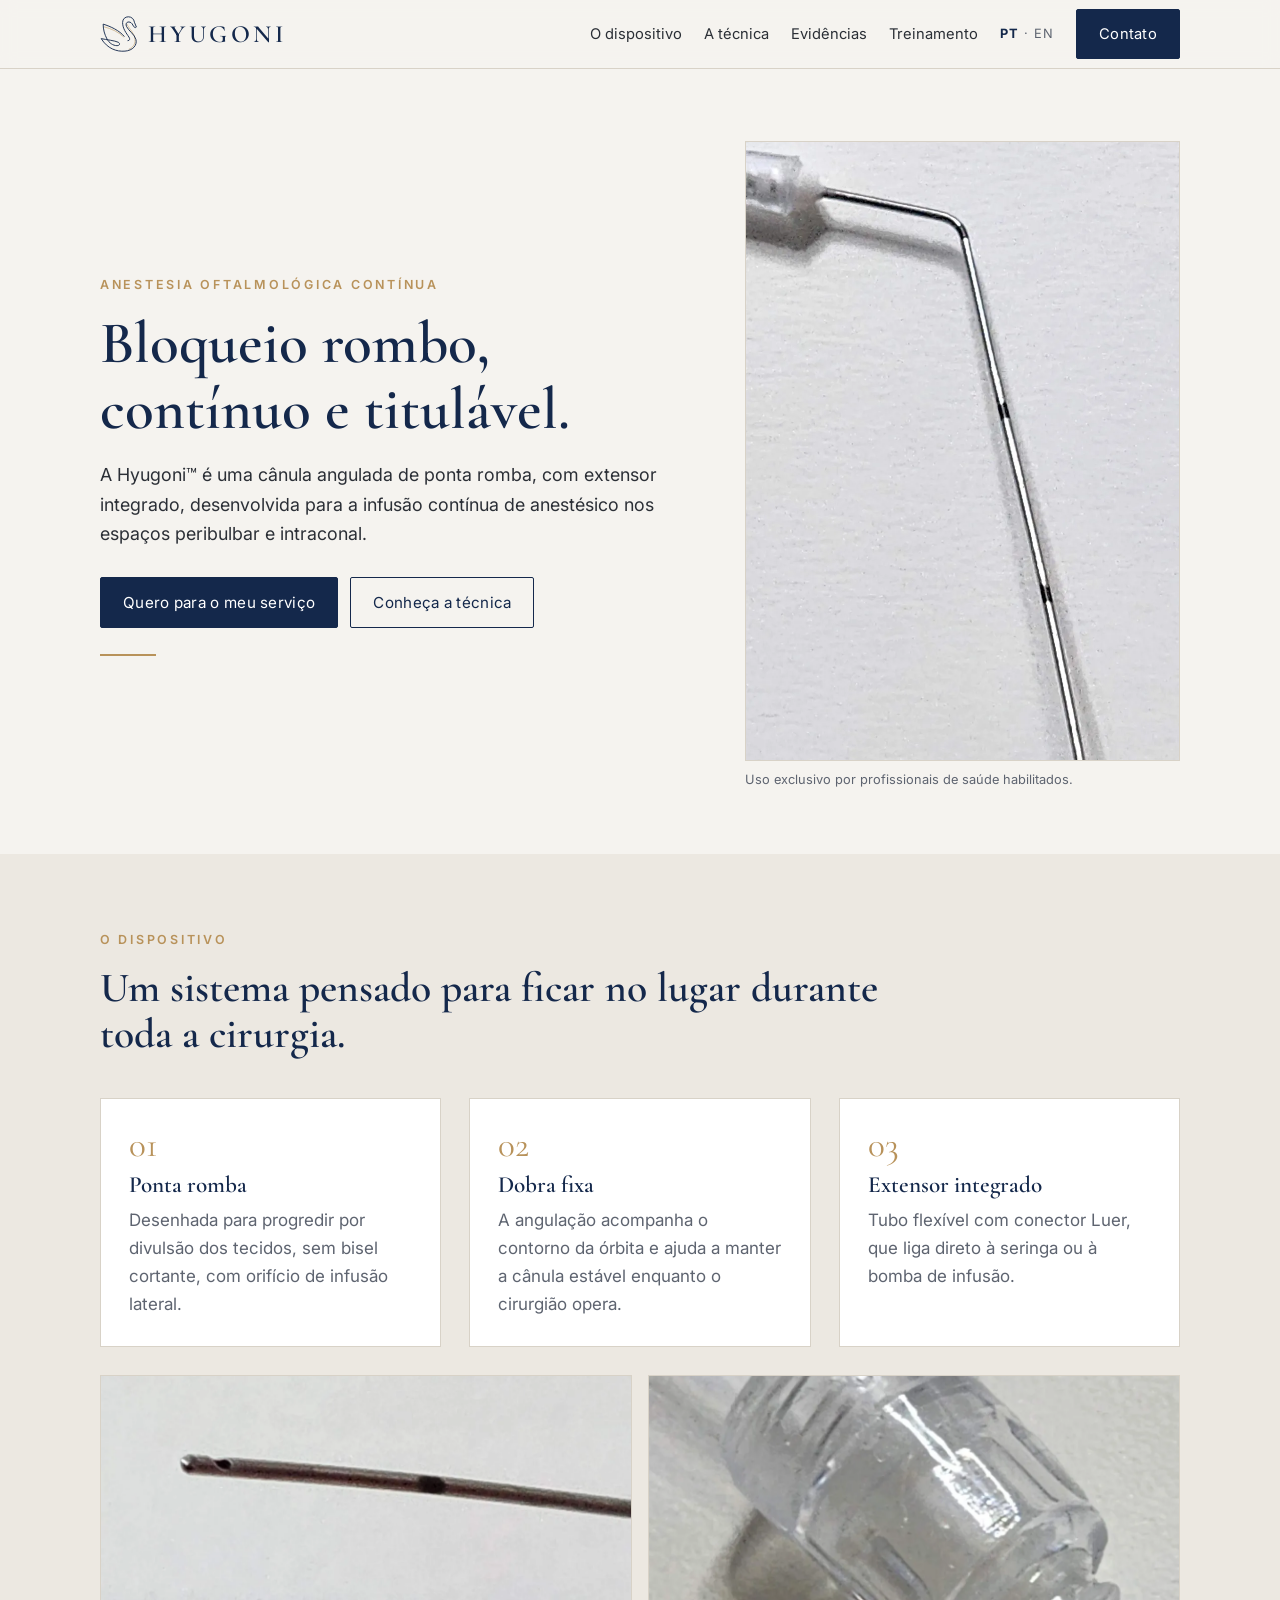
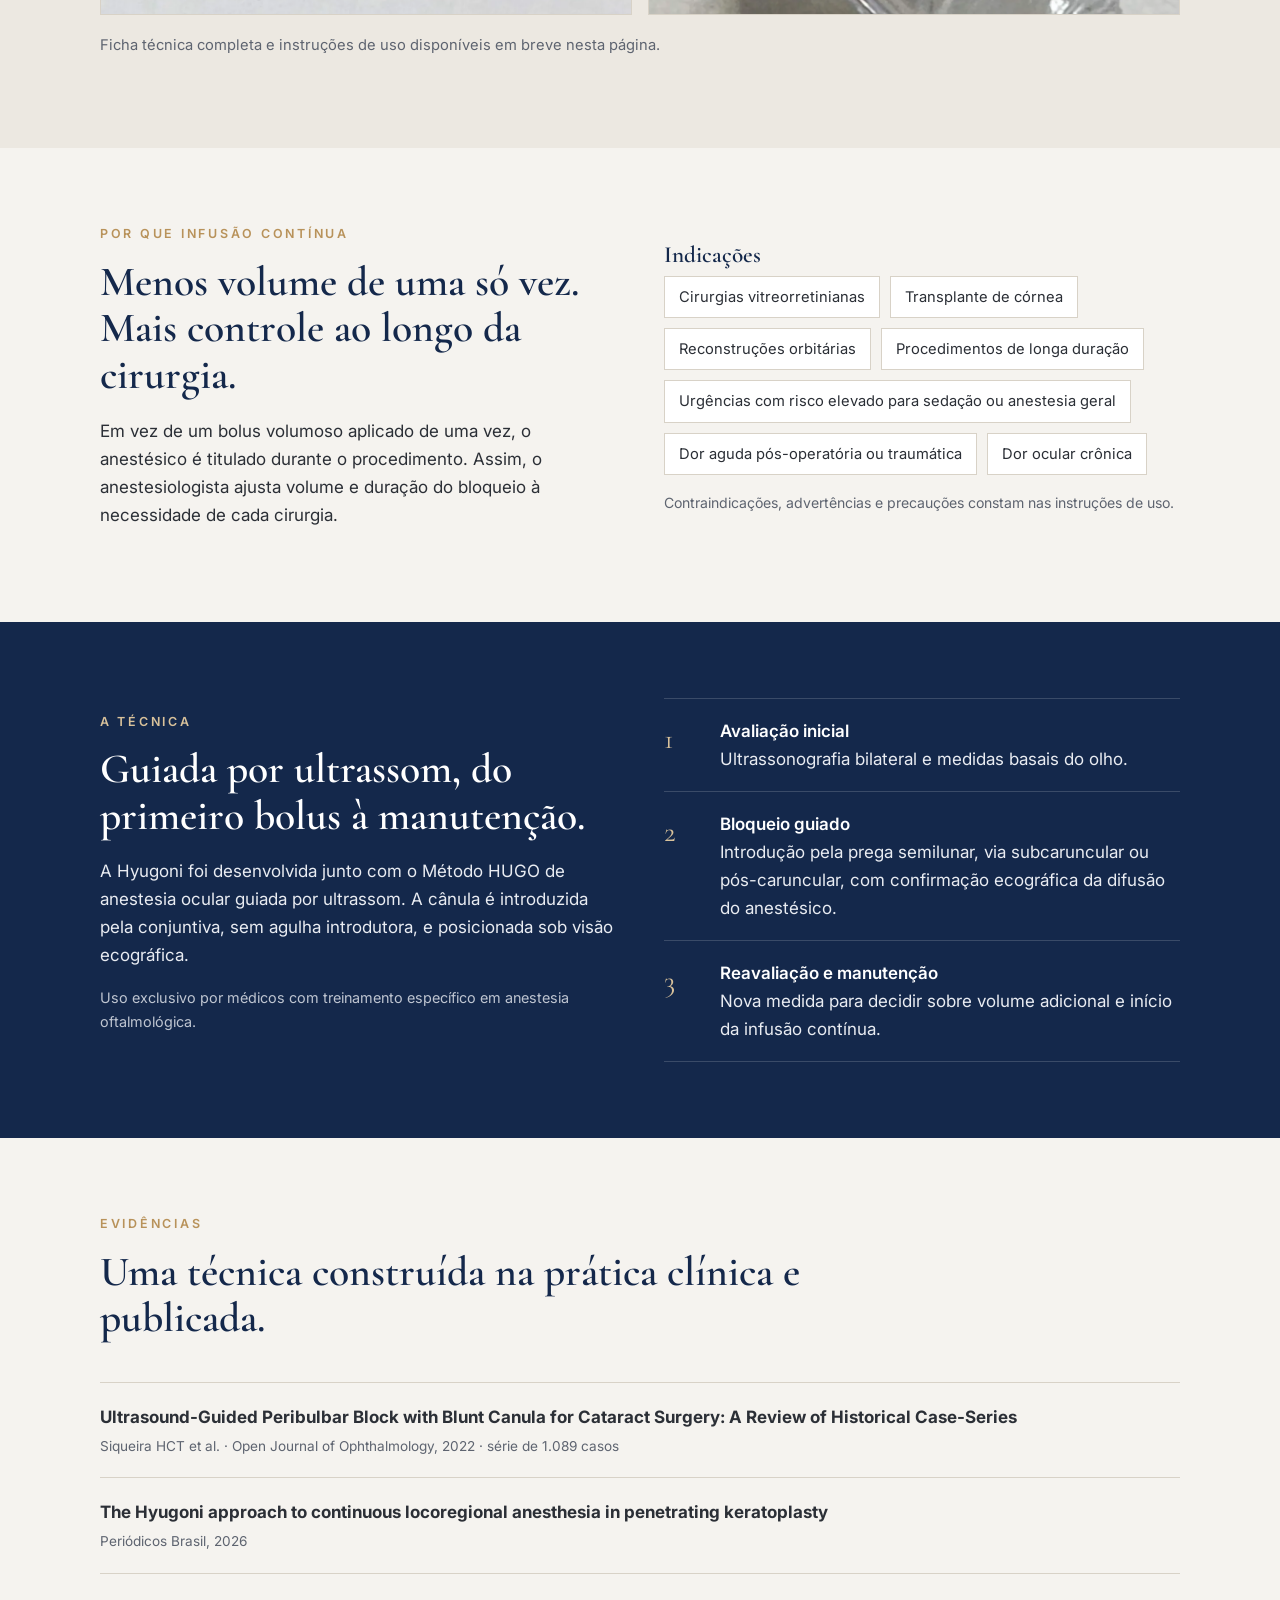
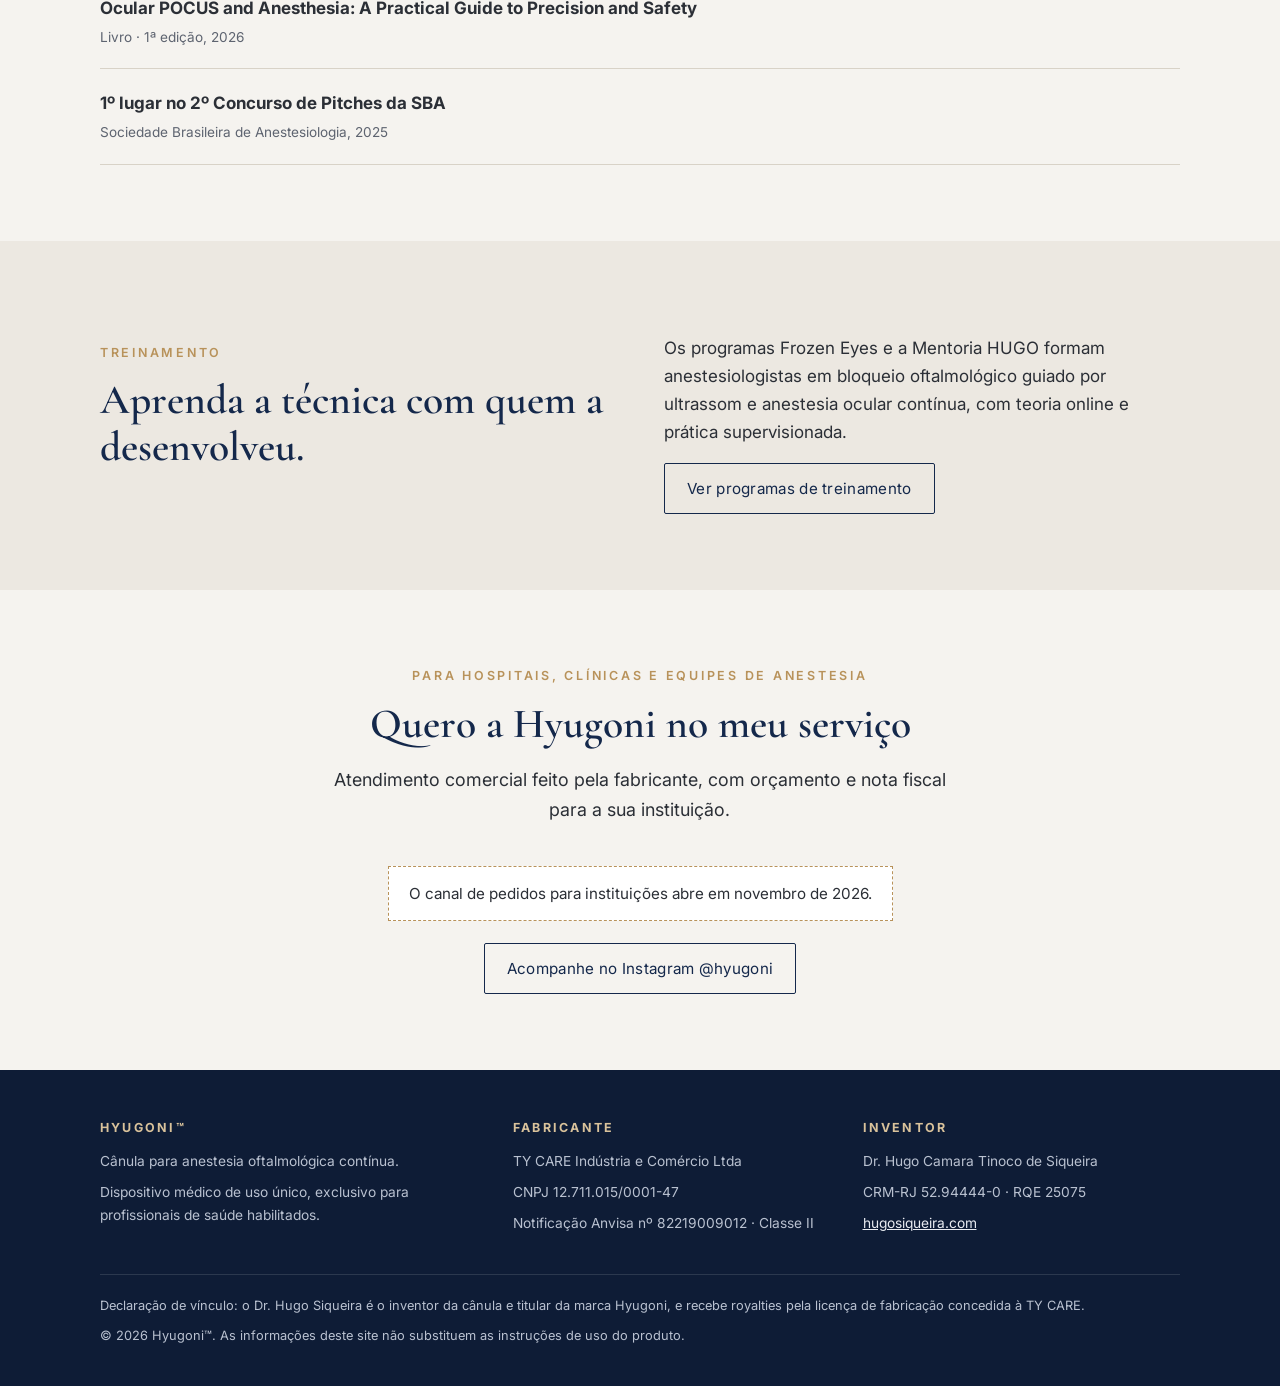
==== index.html @ e4aa990a "Site Hyugoni v1: página inicial, logo em vetor, fotos e configuração do domínio" ====
<!doctype html>
<html lang="pt-BR">
<head>
  <meta charset="utf-8">
  <meta name="viewport" content="width=device-width, initial-scale=1">
  <title>Hyugoni™ | Cânula para anestesia oftalmológica contínua</title>
  <meta name="description" content="Hyugoni™: cânula angulada de ponta romba com extensor integrado, para infusão contínua de anestésico nos espaços peribulbar e intraconal. Uso profissional.">
  <link rel="canonical" href="https://hyugoni.com/">
  <link rel="alternate" hreflang="pt-BR" href="https://hyugoni.com/">
  <link rel="icon" href="/assets/img/favicon.svg" type="image/svg+xml">
  <meta property="og:type" content="website">
  <meta property="og:title" content="Hyugoni™ | Anestesia oftalmológica contínua">
  <meta property="og:description" content="Cânula angulada de ponta romba com extensor integrado, para infusão contínua nos espaços peribulbar e intraconal.">
  <meta property="og:url" content="https://hyugoni.com/">
  <meta property="og:image" content="https://hyugoni.com/assets/img/ponta-romba.webp">
  <meta property="og:locale" content="pt_BR">
  <link rel="preconnect" href="https://fonts.googleapis.com">
  <link rel="preconnect" href="https://fonts.gstatic.com" crossorigin>
  <link href="https://fonts.googleapis.com/css2?family=Cormorant+Garamond:wght@500;600&family=Inter:wght@400;500;600&display=swap" rel="stylesheet">
  <link rel="stylesheet" href="/assets/css/style.css">
  <script type="application/ld+json">
  {
    "@context": "https://schema.org",
    "@type": "Product",
    "name": "Cânula Hyugoni",
    "brand": { "@type": "Brand", "name": "Hyugoni" },
    "description": "Cânula angulada de ponta romba com extensor integrado, para infusão contínua de anestésico nos espaços peribulbar e intraconal. Dispositivo médico de uso profissional.",
    "category": "Dispositivo médico - anestesia oftalmológica",
    "image": "https://hyugoni.com/assets/img/ponta-romba.webp",
    "manufacturer": {
      "@type": "Organization",
      "name": "TY CARE Indústria e Comércio Ltda",
      "taxID": "12.711.015/0001-47"
    },
    "additionalProperty": [
      { "@type": "PropertyValue", "name": "Notificação Anvisa", "value": "82219009012" },
      { "@type": "PropertyValue", "name": "Classe de risco", "value": "II" }
    ],
    "url": "https://hyugoni.com/"
  }
  </script>
</head>
<body>

<header class="site-header">
  <div class="wrap">
    <a class="brand" href="/" aria-label="Hyugoni, página inicial">
      <img src="/assets/img/hyugoni-cisne.svg" alt="" width="38" height="38">
      <span>HYUGONI</span>
    </a>
    <nav class="nav" aria-label="Principal">
      <a href="#dispositivo">O dispositivo</a>
      <a href="#tecnica">A técnica</a>
      <a href="#evidencias">Evidências</a>
      <a href="#treinamento">Treinamento</a>
      <span class="lang" title="Versão em inglês em breve"><strong>PT</strong> · EN</span>
      <a class="btn" href="#contato">Contato</a>
    </nav>
  </div>
</header>

<main>

  <section class="hero" aria-labelledby="titulo">
    <div class="wrap">
      <div>
        <p class="eyebrow">Anestesia oftalmológica contínua</p>
        <h1 id="titulo">Bloqueio rombo, contínuo e titulável.</h1>
        <p class="lead">A Hyugoni™ é uma cânula angulada de ponta romba, com extensor integrado, desenvolvida para a infusão contínua de anestésico nos espaços peribulbar e intraconal.</p>
        <div class="actions">
          <a class="btn" href="#contato">Quero para o meu serviço</a>
          <a class="btn ghost" href="#tecnica">Conheça a técnica</a>
        </div>
        <div class="rule"></div>
      </div>
      <figure class="hero-figure">
        <img src="/assets/img/hero-hyugoni.webp" alt="Cânula Hyugoni em aço cirúrgico, com dobra fixa, marcas de profundidade e extensor transparente" width="864" height="1400">
        <figcaption>Uso exclusivo por profissionais de saúde habilitados.</figcaption>
      </figure>
    </div>
  </section>

  <section id="dispositivo" class="alt" aria-labelledby="t-dispositivo">
    <div class="wrap">
      <div class="section-head">
        <p class="eyebrow">O dispositivo</p>
        <h2 id="t-dispositivo">Um sistema pensado para ficar no lugar durante toda a cirurgia.</h2>
      </div>
      <div class="grid-3">
        <div class="card">
          <span class="num">01</span>
          <h3>Ponta romba</h3>
          <p>Desenhada para progredir por divulsão dos tecidos, sem bisel cortante, com orifício de infusão lateral.</p>
        </div>
        <div class="card">
          <span class="num">02</span>
          <h3>Dobra fixa</h3>
          <p>A angulação acompanha o contorno da órbita e ajuda a manter a cânula estável enquanto o cirurgião opera.</p>
        </div>
        <div class="card">
          <span class="num">03</span>
          <h3>Extensor integrado</h3>
          <p>Tubo flexível com conector Luer, que liga direto à seringa ou à bomba de infusão.</p>
        </div>
      </div>
      <div class="gallery" style="margin-top:28px">
        <img src="/assets/img/ponta-romba.webp" alt="Detalhe da ponta romba com orifício lateral e marca de profundidade" loading="lazy">
        <img src="/assets/img/conector-luer.webp" alt="Conector Luer transparente na extremidade do extensor" loading="lazy">
      </div>
      <p style="margin-top:18px; color:var(--muted); font-size:.92rem">Ficha técnica completa e instruções de uso disponíveis em breve nesta página.</p>
    </div>
  </section>

  <section aria-labelledby="t-continua">
    <div class="wrap grid-2">
      <div>
        <p class="eyebrow">Por que infusão contínua</p>
        <h2 id="t-continua">Menos volume de uma só vez. Mais controle ao longo da cirurgia.</h2>
        <p>Em vez de um bolus volumoso aplicado de uma vez, o anestésico é titulado durante o procedimento. Assim, o anestesiologista ajusta volume e duração do bloqueio à necessidade de cada cirurgia.</p>
      </div>
      <div>
        <h3>Indicações</h3>
        <ul class="tags">
          <li>Cirurgias vitreorretinianas</li>
          <li>Transplante de córnea</li>
          <li>Reconstruções orbitárias</li>
          <li>Procedimentos de longa duração</li>
          <li>Urgências com risco elevado para sedação ou anestesia geral</li>
          <li>Dor aguda pós-operatória ou traumática</li>
          <li>Dor ocular crônica</li>
        </ul>
        <p style="font-size:.88rem; color:var(--muted); margin-top:16px">Contraindicações, advertências e precauções constam nas instruções de uso.</p>
      </div>
    </div>
  </section>

  <section id="tecnica" class="dark" aria-labelledby="t-tecnica">
    <div class="wrap grid-2">
      <div>
        <p class="eyebrow">A técnica</p>
        <h2 id="t-tecnica">Guiada por ultrassom, do primeiro bolus à manutenção.</h2>
        <p>A Hyugoni foi desenvolvida junto com o Método HUGO de anestesia ocular guiada por ultrassom. A cânula é introduzida pela conjuntiva, sem agulha introdutora, e posicionada sob visão ecográfica.</p>
        <p style="font-size:.9rem; opacity:.8">Uso exclusivo por médicos com treinamento específico em anestesia oftalmológica.</p>
      </div>
      <ol class="steps">
        <li><strong>Avaliação inicial</strong>Ultrassonografia bilateral e medidas basais do olho.</li>
        <li><strong>Bloqueio guiado</strong>Introdução pela prega semilunar, via subcaruncular ou pós-caruncular, com confirmação ecográfica da difusão do anestésico.</li>
        <li><strong>Reavaliação e manutenção</strong>Nova medida para decidir sobre volume adicional e início da infusão contínua.</li>
      </ol>
    </div>
  </section>

  <section id="evidencias" aria-labelledby="t-evidencias">
    <div class="wrap">
      <div class="section-head">
        <p class="eyebrow">Evidências</p>
        <h2 id="t-evidencias">Uma técnica construída na prática clínica e publicada.</h2>
      </div>
      <ul class="pubs">
        <li>
          <strong>Ultrasound-Guided Peribulbar Block with Blunt Canula for Cataract Surgery: A Review of Historical Case-Series</strong>
          <span class="meta">Siqueira HCT et al. · Open Journal of Ophthalmology, 2022 · série de 1.089 casos</span>
        </li>
        <li>
          <strong>The Hyugoni approach to continuous locoregional anesthesia in penetrating keratoplasty</strong>
          <span class="meta">Periódicos Brasil, 2026</span>
        </li>
        <li>
          <strong>Ocular POCUS and Anesthesia: A Practical Guide to Precision and Safety</strong>
          <span class="meta">Livro · 1ª edição, 2026</span>
        </li>
        <li>
          <strong>1º lugar no 2º Concurso de Pitches da SBA</strong>
          <span class="meta">Sociedade Brasileira de Anestesiologia, 2025</span>
        </li>
      </ul>
    </div>
  </section>

  <section id="treinamento" class="alt" aria-labelledby="t-treinamento">
    <div class="wrap grid-2">
      <div>
        <p class="eyebrow">Treinamento</p>
        <h2 id="t-treinamento">Aprenda a técnica com quem a desenvolveu.</h2>
      </div>
      <div>
        <p>Os programas Frozen Eyes e a Mentoria HUGO formam anestesiologistas em bloqueio oftalmológico guiado por ultrassom e anestesia ocular contínua, com teoria online e prática supervisionada.</p>
        <a class="btn ghost" href="https://hugosiqueira.com" rel="noopener">Ver programas de treinamento</a>
      </div>
    </div>
  </section>

  <section id="contato" class="cta" aria-labelledby="t-contato">
    <div class="wrap">
      <p class="eyebrow">Para hospitais, clínicas e equipes de anestesia</p>
      <h2 id="t-contato">Quero a Hyugoni no meu serviço</h2>
      <p class="lead">Atendimento comercial feito pela fabricante, com orçamento e nota fiscal para a sua instituição.</p>
      <p class="notice">O canal de pedidos para instituições abre em novembro de 2026.</p>
      <div>
        <a class="btn ghost" href="https://www.instagram.com/hyugoni" rel="noopener">Acompanhe no Instagram @hyugoni</a>
      </div>
    </div>
  </section>

</main>

<footer class="site-footer">
  <div class="wrap">
    <div class="cols">
      <div>
        <h4>Hyugoni™</h4>
        <p>Cânula para anestesia oftalmológica contínua.</p>
        <p>Dispositivo médico de uso único, exclusivo para profissionais de saúde habilitados.</p>
      </div>
      <div>
        <h4>Fabricante</h4>
        <p>TY CARE Indústria e Comércio Ltda</p>
        <p>CNPJ 12.711.015/0001-47</p>
        <p>Notificação Anvisa nº 82219009012 · Classe II</p>
      </div>
      <div>
        <h4>Inventor</h4>
        <p>Dr. Hugo Camara Tinoco de Siqueira</p>
        <p>CRM-RJ 52.94444-0 · RQE 25075</p>
        <p><a href="https://hugosiqueira.com" rel="noopener">hugosiqueira.com</a></p>
      </div>
    </div>
    <div class="legal">
      <p>Declaração de vínculo: o Dr. Hugo Siqueira é o inventor da cânula e titular da marca Hyugoni, e recebe royalties pela licença de fabricação concedida à TY CARE.</p>
      <p>© 2026 Hyugoni™. As informações deste site não substituem as instruções de uso do produto.</p>
    </div>
  </div>
</footer>

</body>
</html>
---- assets/css/style.css ----
:root {
  --navy: #14284B;
  --navy-deep: #0E1C36;
  --gold: #B8925A;
  --gold-soft: #D9C29B;
  --paper: #F5F3EF;
  --paper-2: #ECE8E1;
  --ink: #2B2F36;
  --muted: #5E6470;
  --line: #D8D2C7;
  --serif: "Cormorant Garamond", Georgia, "Times New Roman", serif;
  --sans: "Inter", system-ui, -apple-system, "Segoe UI", Roboto, sans-serif;
  --max: 1120px;
}

* { box-sizing: border-box; }
html { scroll-behavior: smooth; }
body {
  margin: 0;
  background: var(--paper);
  color: var(--ink);
  font-family: var(--sans);
  font-size: 17px;
  line-height: 1.65;
  -webkit-font-smoothing: antialiased;
}
img { max-width: 100%; display: block; }
a { color: var(--navy); }
a:hover { color: var(--gold); }

.wrap { max-width: var(--max); margin: 0 auto; padding: 0 20px; }

/* Header */
.site-header {
  position: sticky; top: 0; z-index: 10;
  background: rgba(245, 243, 239, 0.92);
  backdrop-filter: blur(8px);
  border-bottom: 1px solid var(--line);
}
.site-header .wrap { display: flex; align-items: center; justify-content: space-between; height: 68px; }
.brand { display: flex; align-items: center; gap: 10px; text-decoration: none; color: var(--navy); }
.brand img { width: 38px; height: 38px; }
.brand span { font-family: var(--serif); font-weight: 600; font-size: 1.55rem; letter-spacing: 0.14em; }
.nav { display: flex; gap: 22px; align-items: center; }
.nav a { text-decoration: none; font-size: 0.92rem; color: var(--ink); }
.nav a:hover { color: var(--gold); }
.nav .btn { color: #fff; }
.lang { font-size: 0.8rem; letter-spacing: 0.08em; color: var(--muted); }
.lang strong { color: var(--navy); }

/* Buttons */
.btn {
  display: inline-block; padding: 12px 22px; border-radius: 2px;
  background: var(--navy); color: #fff; text-decoration: none;
  font-size: 0.95rem; letter-spacing: 0.02em; border: 1px solid var(--navy);
  transition: background .2s, color .2s;
}
.btn:hover { background: var(--navy-deep); color: #fff; }
.btn.ghost { background: transparent; color: var(--navy); }
.btn.ghost:hover { background: var(--navy); color: #fff; }

/* Hero */
.hero { padding: 72px 0 64px; }
.hero .wrap { display: grid; grid-template-columns: 1.15fr 0.85fr; gap: 56px; align-items: center; }
.eyebrow {
  font-size: 0.78rem; letter-spacing: 0.22em; text-transform: uppercase;
  color: var(--gold); margin: 0 0 14px; font-weight: 600;
}
h1, h2, h3 { font-family: var(--serif); color: var(--navy); font-weight: 600; line-height: 1.12; margin: 0 0 18px; }
h1 { font-size: clamp(2.4rem, 5vw, 3.7rem); }
h2 { font-size: clamp(1.9rem, 3.4vw, 2.6rem); }
h3 { font-size: 1.45rem; margin-bottom: 8px; }
.lead { font-size: 1.12rem; color: var(--ink); max-width: 36em; }
.hero .actions { display: flex; gap: 12px; flex-wrap: wrap; margin-top: 28px; }
.hero-figure { position: relative; margin: 0; }
.hero-figure img { width: 100%; max-height: 620px; object-fit: cover; object-position: top; border: 1px solid var(--line); }
.hero-figure figcaption { font-size: 0.8rem; color: var(--muted); margin-top: 8px; }
.rule { width: 56px; height: 2px; background: var(--gold); margin: 26px 0 0; }

/* Sections */
section { padding: 76px 0; }
section.alt { background: var(--paper-2); }
section.dark { background: var(--navy); color: #E9ECF2; }
section.dark h2, section.dark h3 { color: #fff; }
section.dark .eyebrow { color: var(--gold-soft); }
.section-head { max-width: 46em; margin-bottom: 40px; }

.grid-3 { display: grid; grid-template-columns: repeat(3, 1fr); gap: 28px; }
.grid-2 { display: grid; grid-template-columns: 1fr 1fr; gap: 48px; align-items: center; }
.card { background: #fff; border: 1px solid var(--line); padding: 28px; }
.card p { margin: 0; color: var(--muted); }
.num { font-family: var(--serif); font-size: 2.2rem; color: var(--gold); line-height: 1; margin-bottom: 10px; display: block; }

.steps { list-style: none; padding: 0; margin: 0; counter-reset: s; }
.steps li { counter-increment: s; padding: 18px 0 18px 56px; position: relative; border-top: 1px solid rgba(255,255,255,.16); }
.steps li:last-child { border-bottom: 1px solid rgba(255,255,255,.16); }
.steps li::before {
  content: counter(s); position: absolute; left: 0; top: 16px;
  font-family: var(--serif); font-size: 1.8rem; color: var(--gold-soft);
}
.steps strong { color: #fff; display: block; font-weight: 600; }

.tags { display: flex; flex-wrap: wrap; gap: 10px; padding: 0; margin: 0; list-style: none; }
.tags li { border: 1px solid var(--line); background: #fff; padding: 8px 14px; font-size: 0.92rem; }

.pubs { list-style: none; padding: 0; margin: 0; }
.pubs li { padding: 20px 0; border-top: 1px solid var(--line); }
.pubs li:last-child { border-bottom: 1px solid var(--line); }
.pubs .meta { font-size: 0.85rem; color: var(--muted); display: block; margin-top: 4px; }

.gallery { display: grid; grid-template-columns: 1fr 1fr; gap: 16px; }
.gallery img { width: 100%; height: 240px; object-fit: cover; border: 1px solid var(--line); }

.cta { text-align: center; }
.cta .lead { margin: 0 auto 26px; }
.notice {
  display: inline-block; border: 1px dashed var(--gold); padding: 14px 20px;
  font-size: 0.95rem; color: var(--ink); background: #fff; margin-bottom: 22px;
}

/* Footer */
.site-footer { background: var(--navy-deep); color: #B9C1D0; font-size: 0.86rem; padding: 48px 0 32px; }
.site-footer a { color: #E9ECF2; }
.site-footer .cols { display: grid; grid-template-columns: 1.2fr 1fr 1fr; gap: 32px; }
.site-footer h4 { font-family: var(--sans); font-size: 0.78rem; letter-spacing: 0.18em; text-transform: uppercase; color: var(--gold-soft); margin: 0 0 12px; }
.site-footer p { margin: 0 0 8px; }
.site-footer .legal { border-top: 1px solid rgba(255,255,255,.12); margin-top: 32px; padding-top: 20px; font-size: 0.8rem; }

/* Responsive */
@media (max-width: 880px) {
  .hero .wrap, .grid-2 { grid-template-columns: 1fr; gap: 32px; }
  .grid-3 { grid-template-columns: 1fr; }
  .site-footer .cols { grid-template-columns: 1fr; }
  .nav a:not(.btn), .lang { display: none; }
  .hero { padding: 44px 0; }
  section { padding: 56px 0; }
  .hero-figure img { max-height: none; }
  .gallery img { height: 180px; }
}
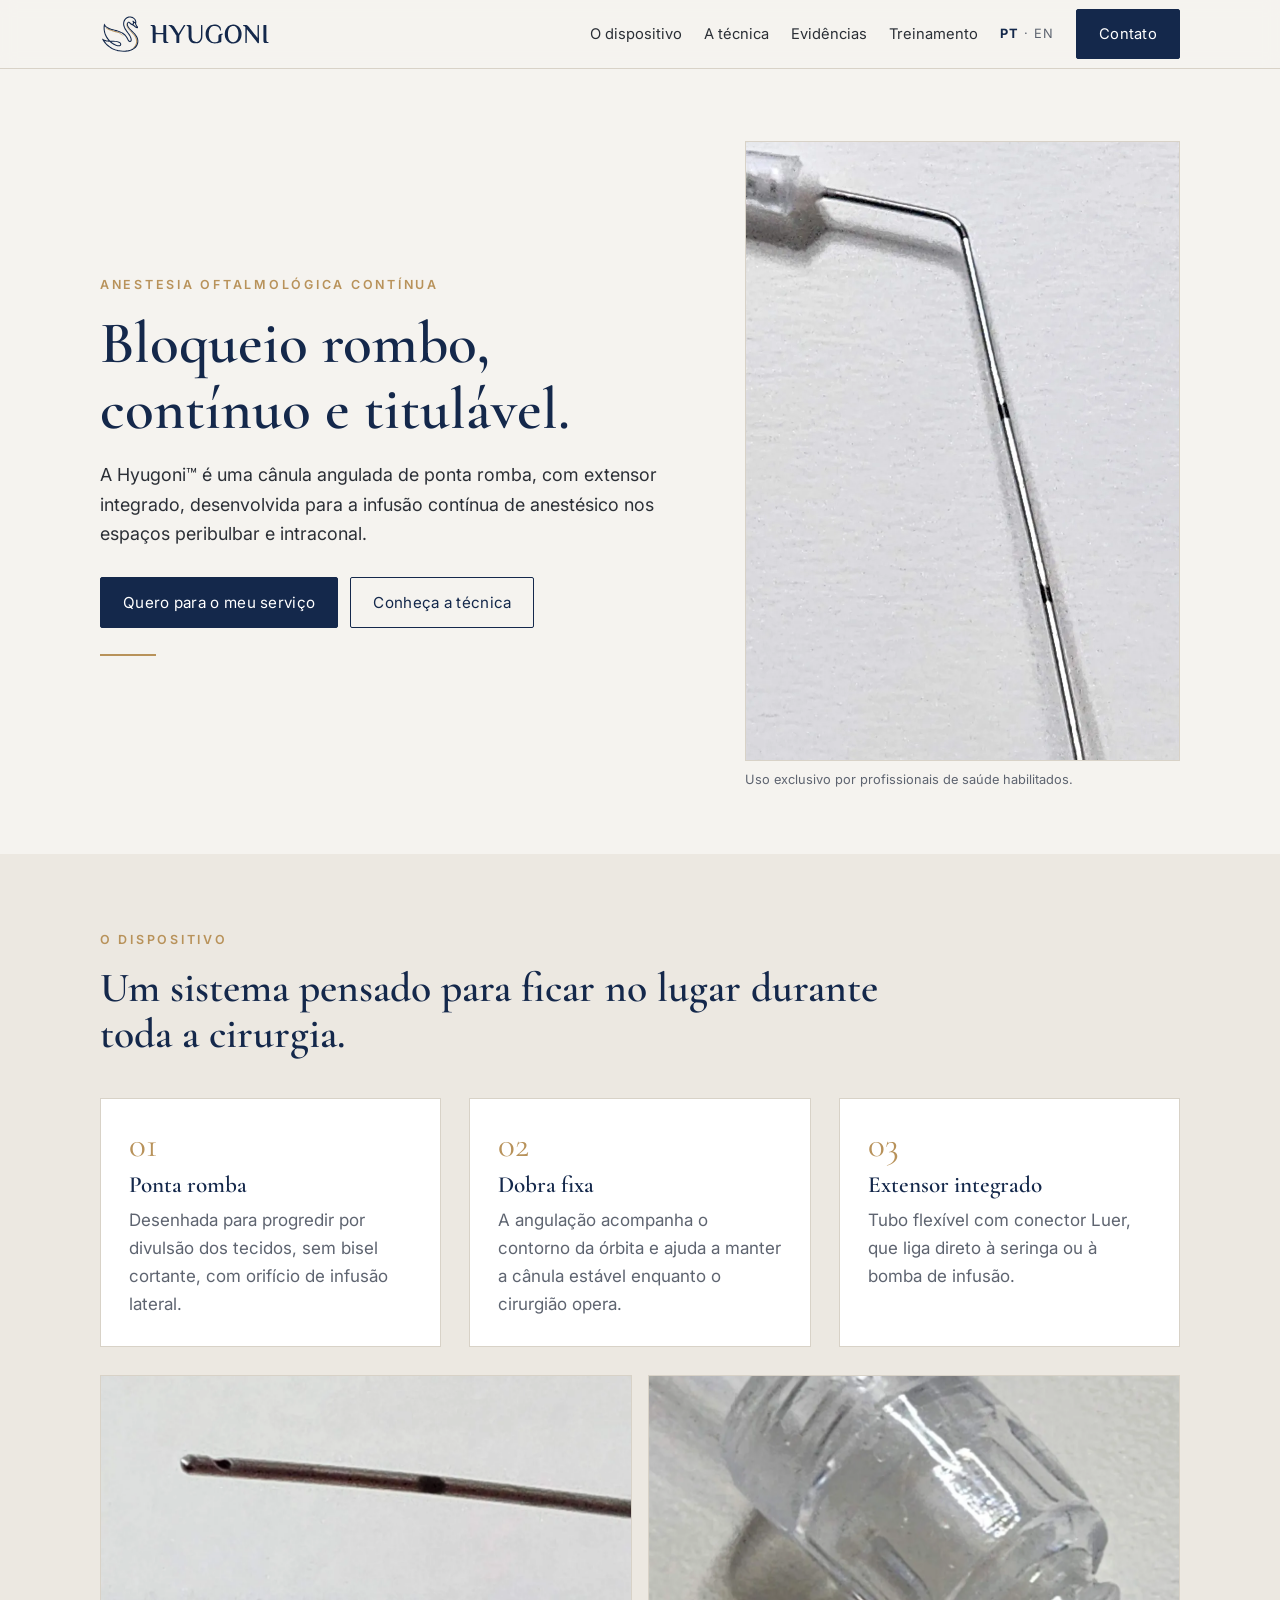
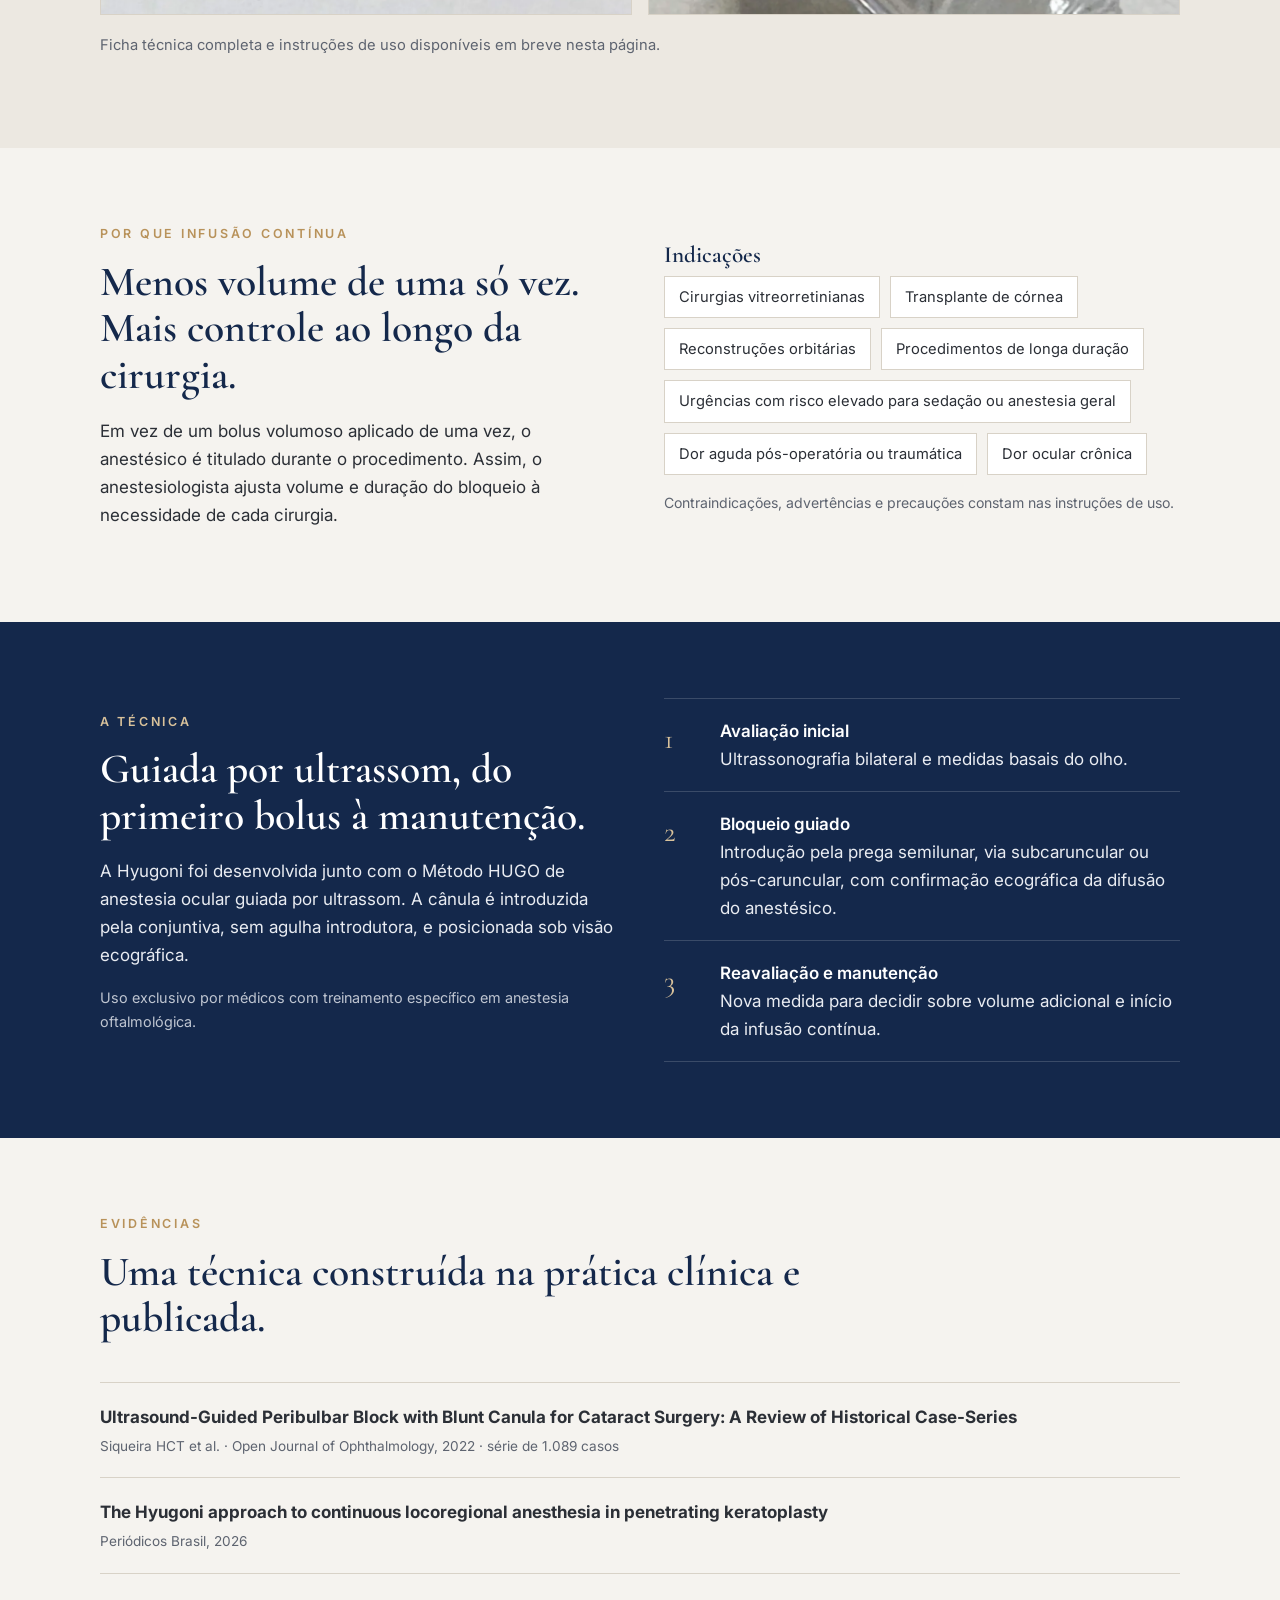
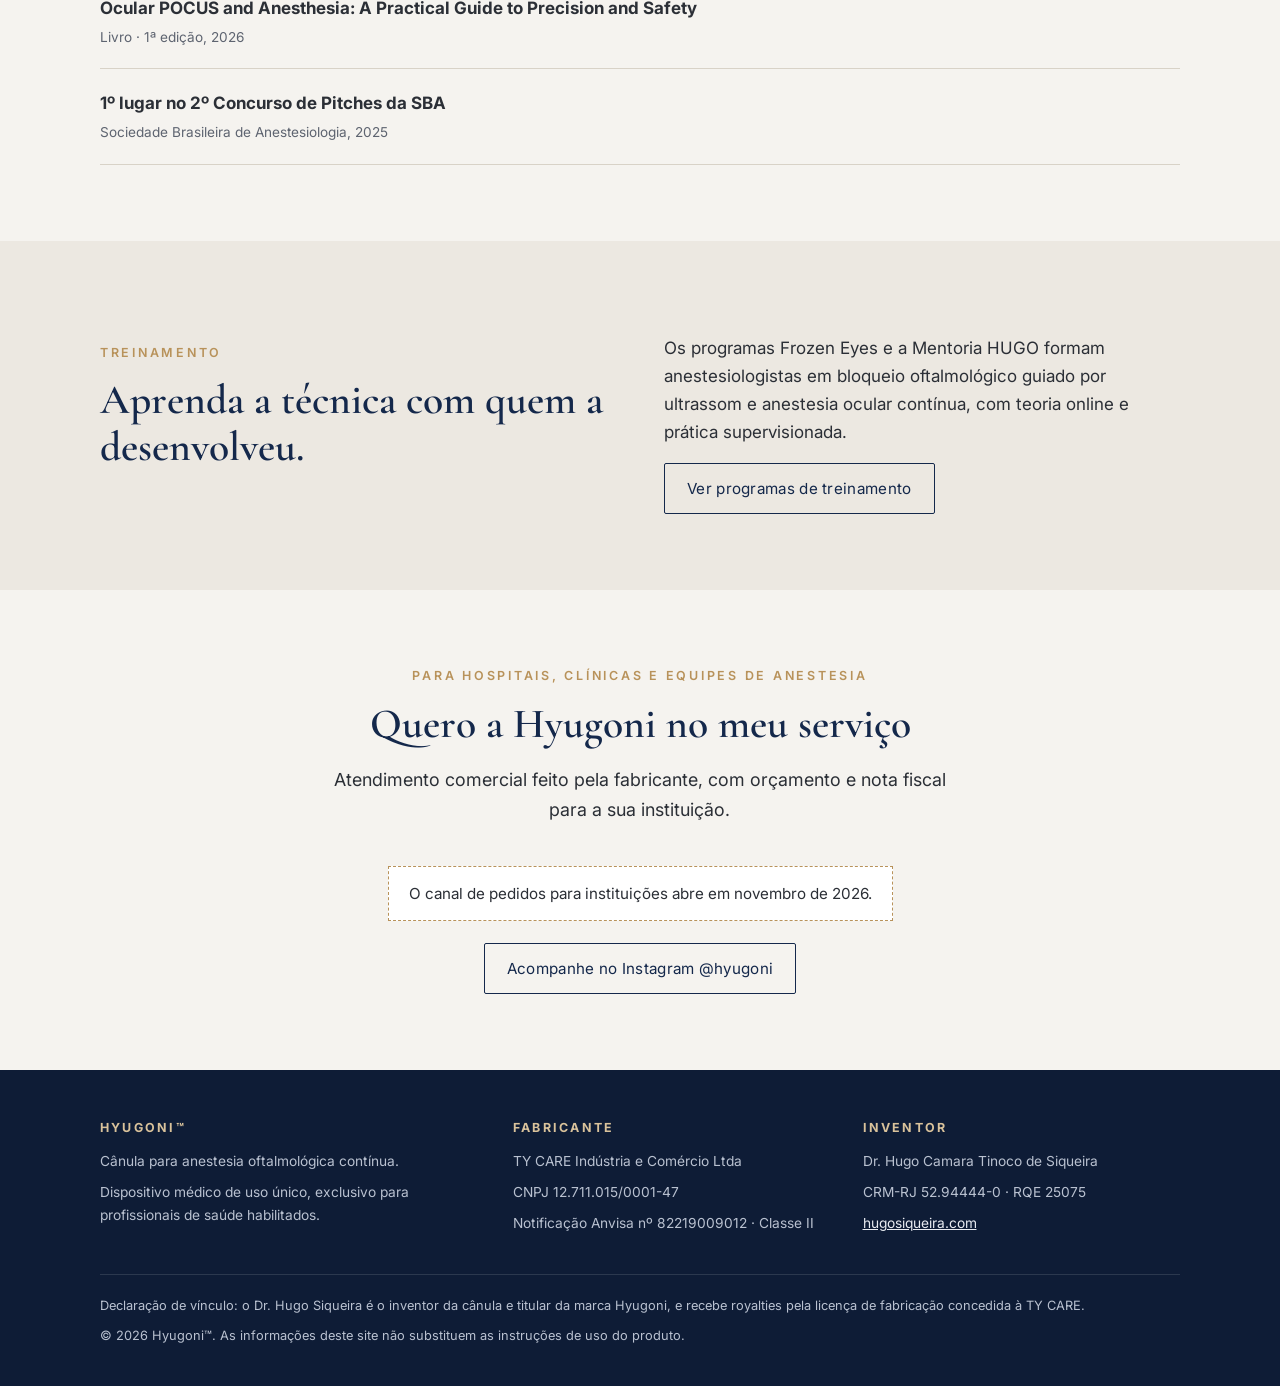
==== commit 0a85676a: "Logo oficial vetorizada a partir do arquivo original Co-Authored-By: Claude Opus 5.5 <noreply@anthro" ====
--- a/index.html
+++ b/index.html
@@ -27,6 +27,7 @@
     "description": "Cânula angulada de ponta romba com extensor integrado, para infusão contínua de anestésico nos espaços peribulbar e intraconal. Dispositivo médico de uso profissional.",
     "category": "Dispositivo médico - anestesia oftalmológica",
     "image": "https://hyugoni.com/assets/img/ponta-romba.webp",
+    "logo": "https://hyugoni.com/assets/img/hyugoni-logo.svg",
     "manufacturer": {
       "@type": "Organization",
       "name": "TY CARE Indústria e Comércio Ltda",
@@ -45,8 +46,8 @@
 <header class="site-header">
   <div class="wrap">
     <a class="brand" href="/" aria-label="Hyugoni, página inicial">
-      <img src="/assets/img/hyugoni-cisne.svg" alt="" width="38" height="38">
-      <span>HYUGONI</span>
+      <img class="brand-cisne" src="/assets/img/hyugoni-cisne.svg" alt="" width="40" height="38">
+      <img class="brand-nome" src="/assets/img/hyugoni-wordmark.svg" alt="Hyugoni" width="120" height="21">
     </a>
     <nav class="nav" aria-label="Principal">
       <a href="#dispositivo">O dispositivo</a>
--- a/assets/css/style.css
+++ b/assets/css/style.css
@@ -39,8 +39,8 @@
 }
 .site-header .wrap { display: flex; align-items: center; justify-content: space-between; height: 68px; }
 .brand { display: flex; align-items: center; gap: 10px; text-decoration: none; color: var(--navy); }
-.brand img { width: 38px; height: 38px; }
-.brand span { font-family: var(--serif); font-weight: 600; font-size: 1.55rem; letter-spacing: 0.14em; }
+.brand .brand-cisne { width: 40px; height: 38px; }
+.brand .brand-nome { width: 120px; height: auto; }
 .nav { display: flex; gap: 22px; align-items: center; }
 .nav a { text-decoration: none; font-size: 0.92rem; color: var(--ink); }
 .nav a:hover { color: var(--gold); }
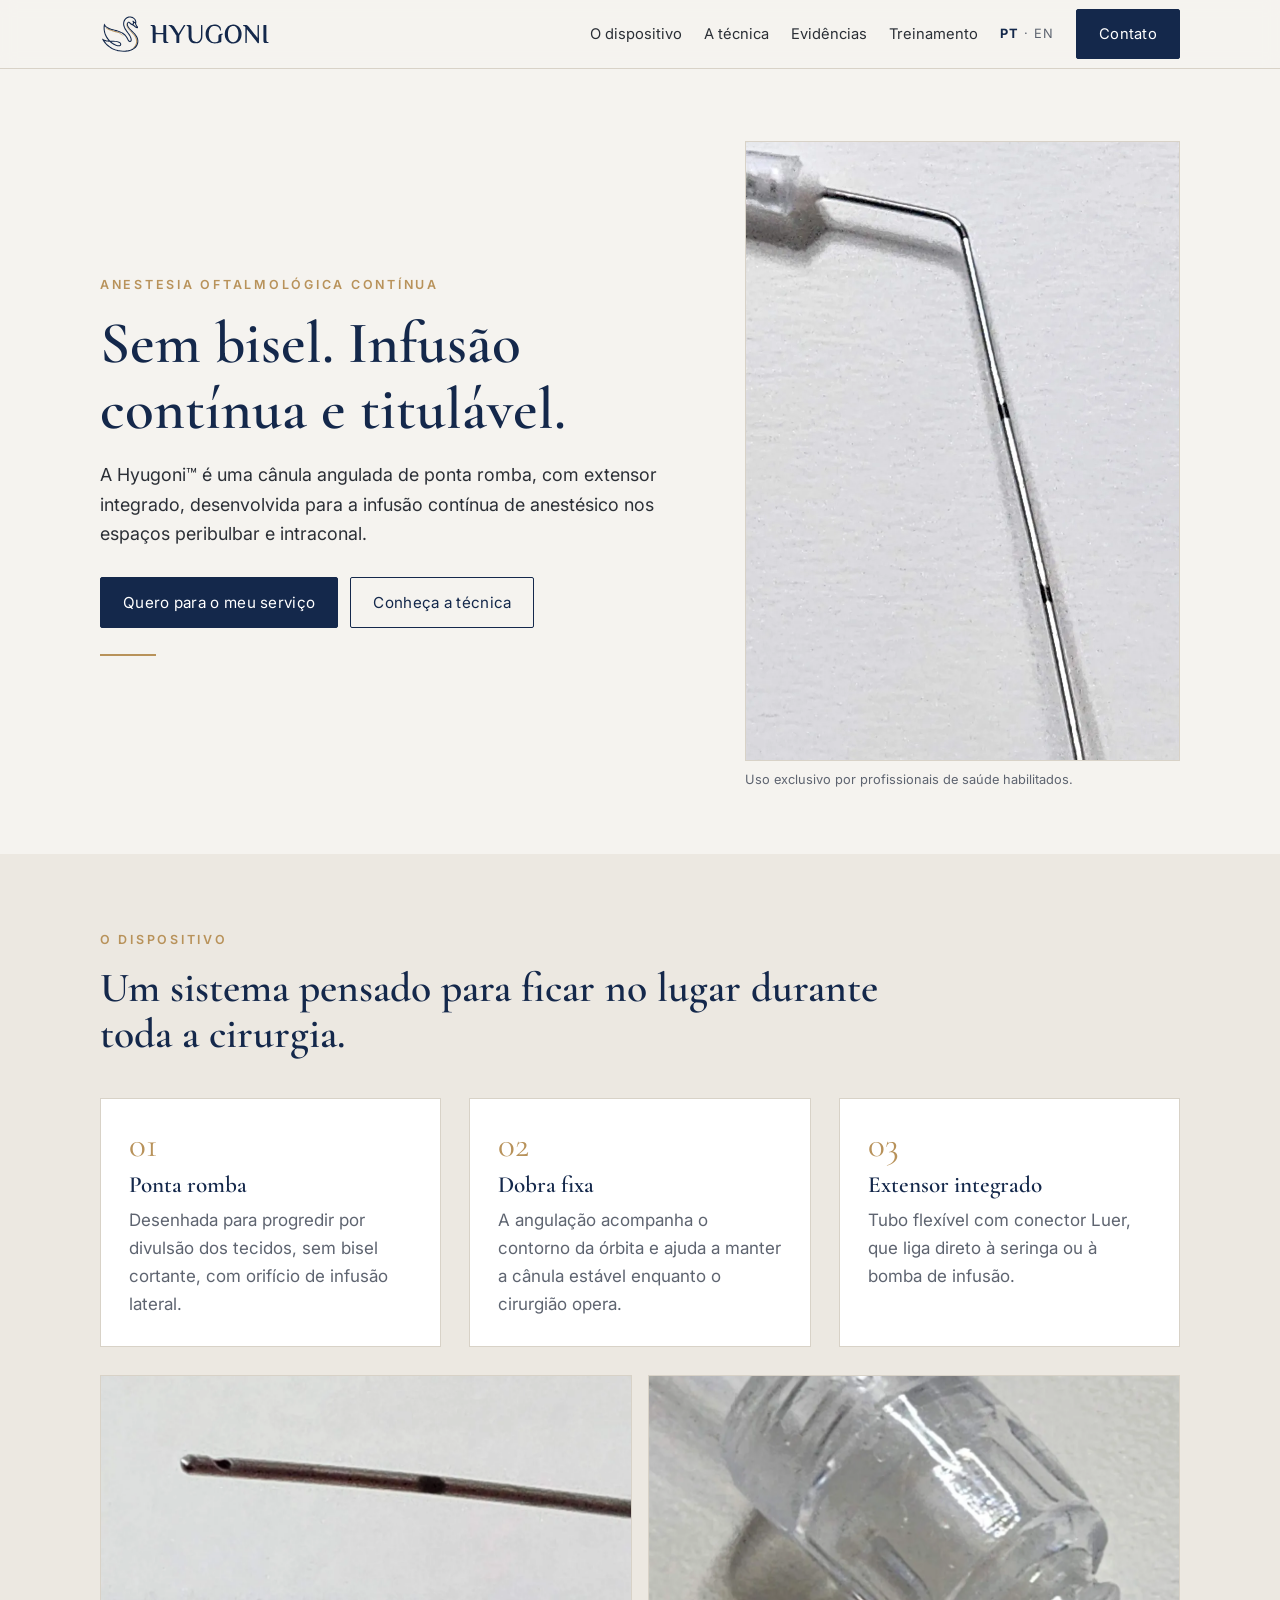
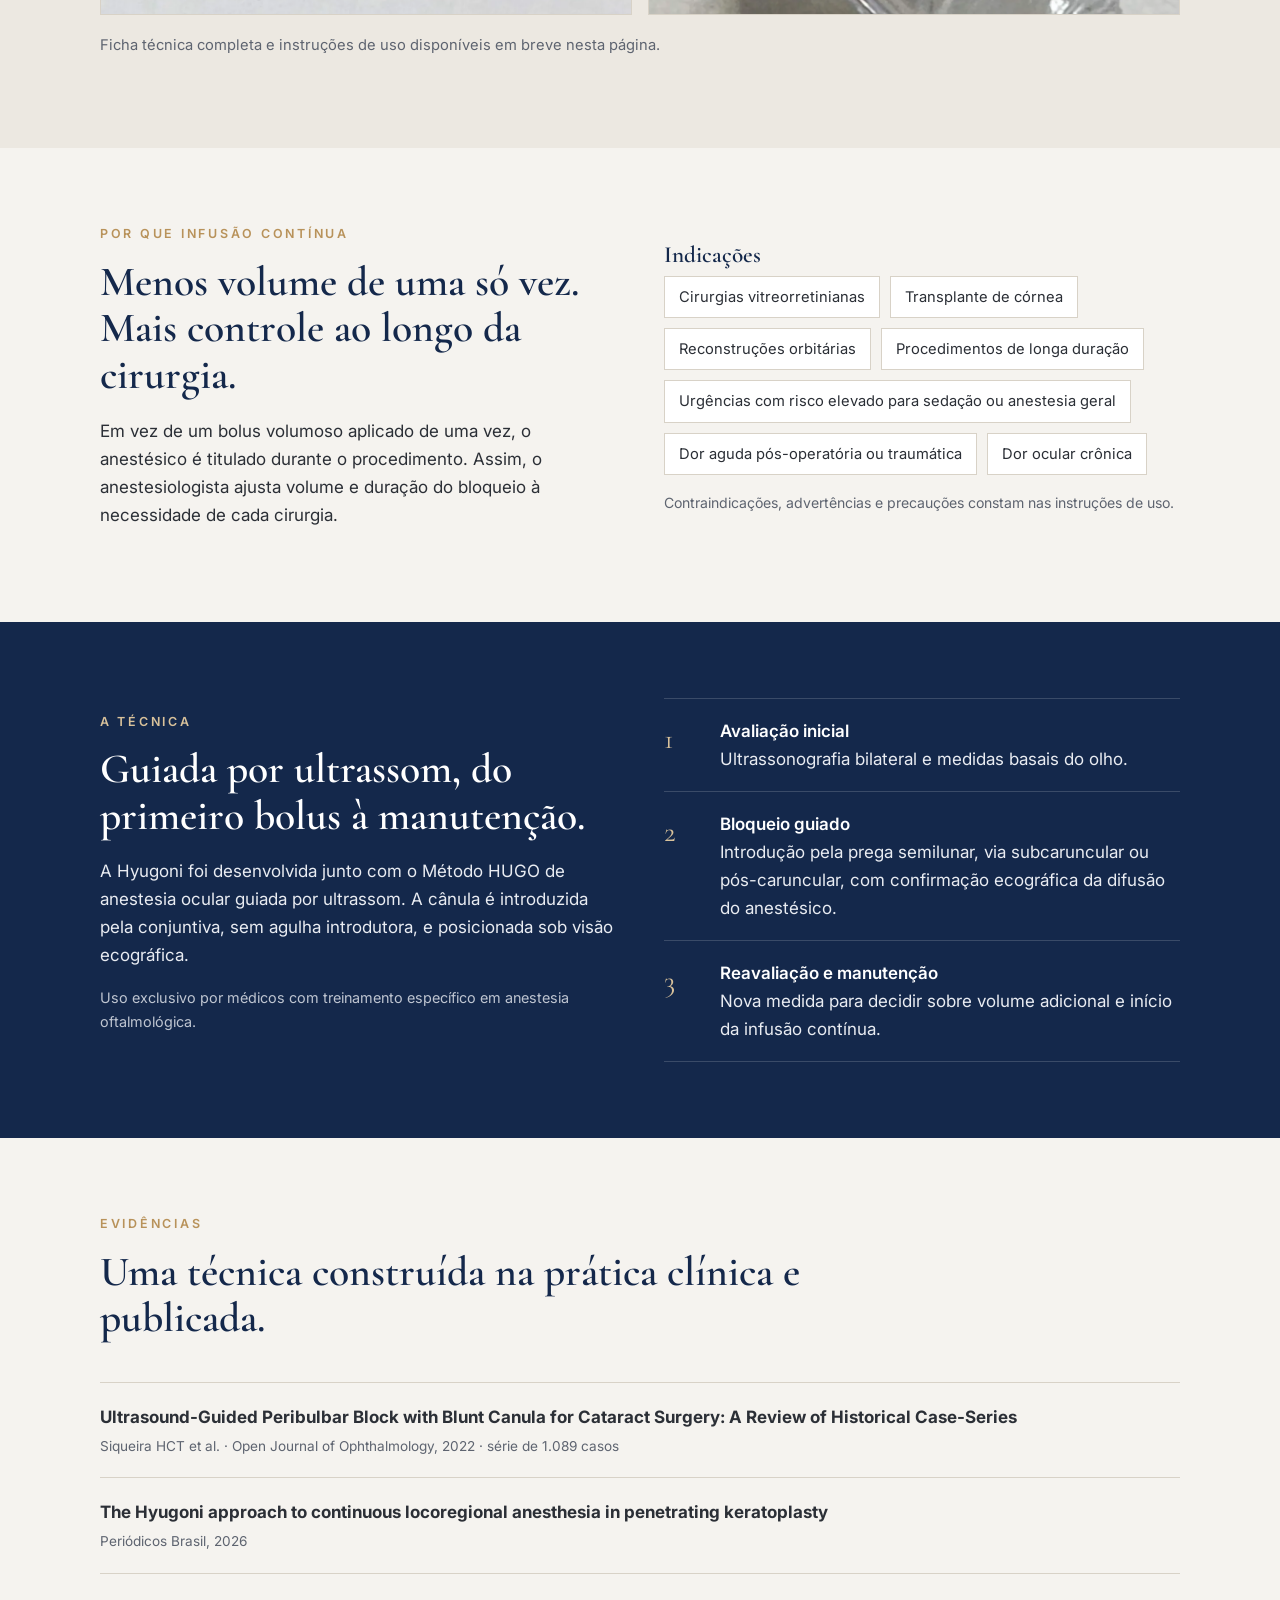
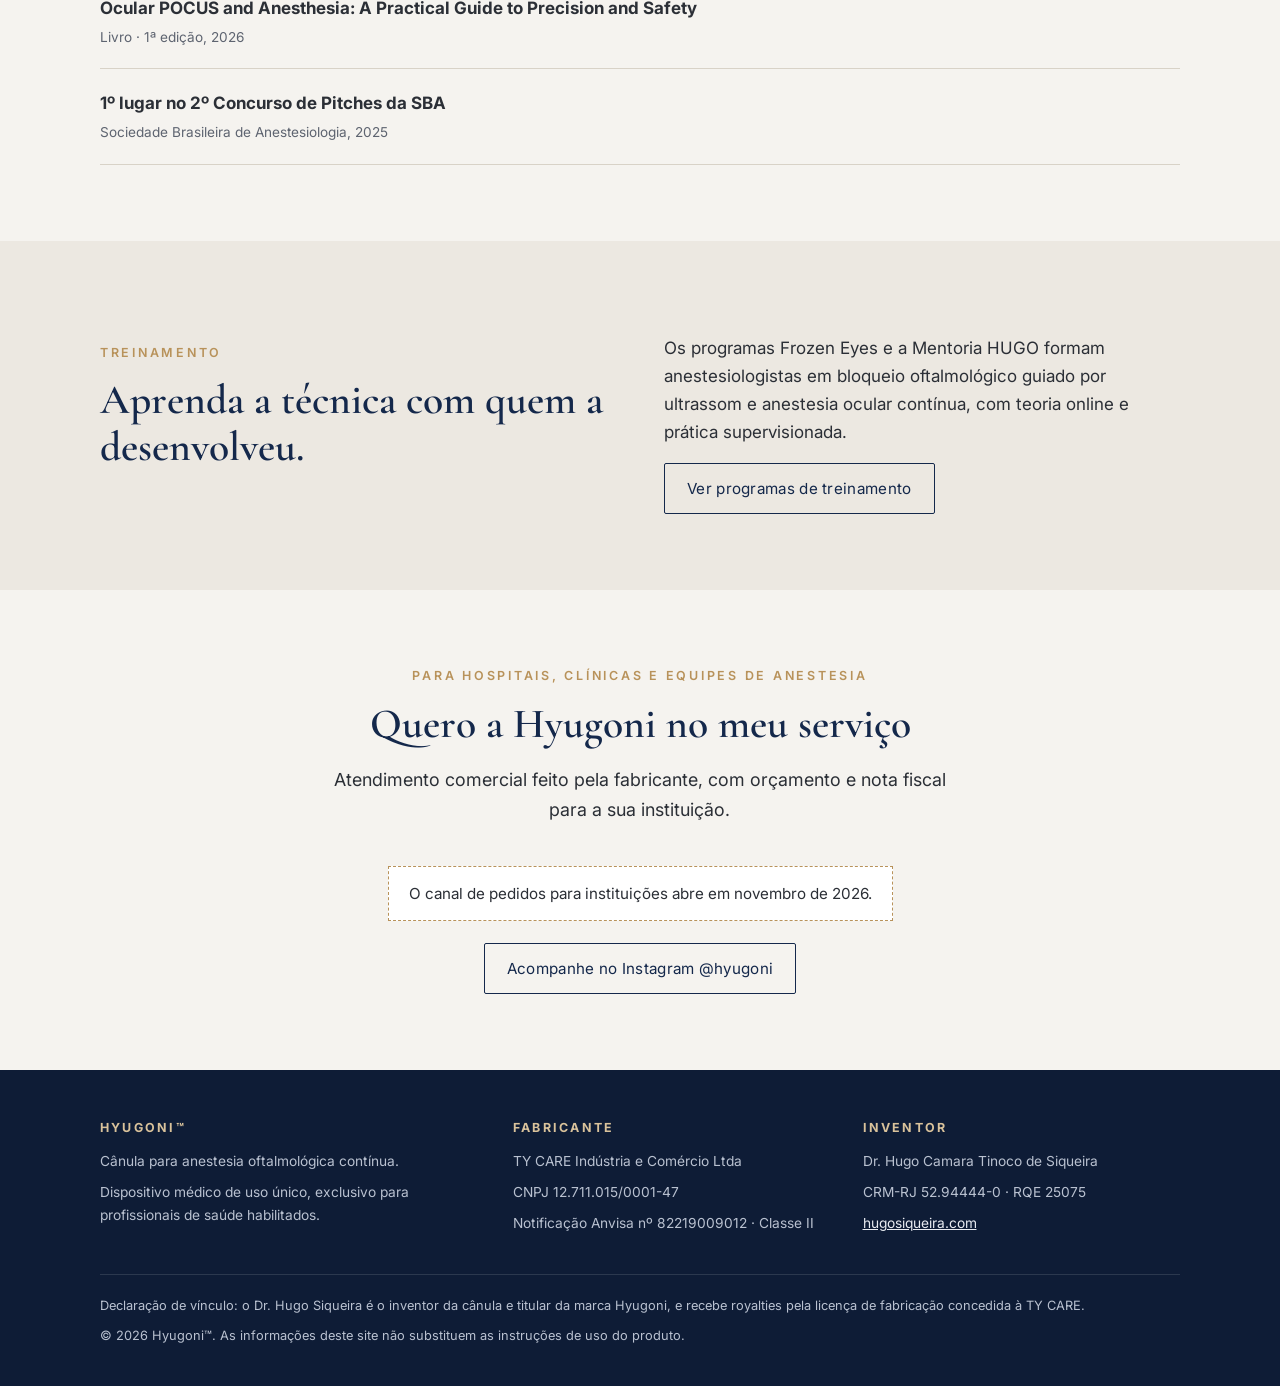
==== commit 620b68bf: "Novo título da página inicial Co-Authored-By: Claude Opus 5.5 <noreply@anthropic.com> Claude-Session" ====
--- a/index.html
+++ b/index.html
@@ -66,7 +66,7 @@
     <div class="wrap">
       <div>
         <p class="eyebrow">Anestesia oftalmológica contínua</p>
-        <h1 id="titulo">Bloqueio rombo, contínuo e titulável.</h1>
+        <h1 id="titulo">Sem bisel. Infusão contínua e titulável.</h1>
         <p class="lead">A Hyugoni™ é uma cânula angulada de ponta romba, com extensor integrado, desenvolvida para a infusão contínua de anestésico nos espaços peribulbar e intraconal.</p>
         <div class="actions">
           <a class="btn" href="#contato">Quero para o meu serviço</a>
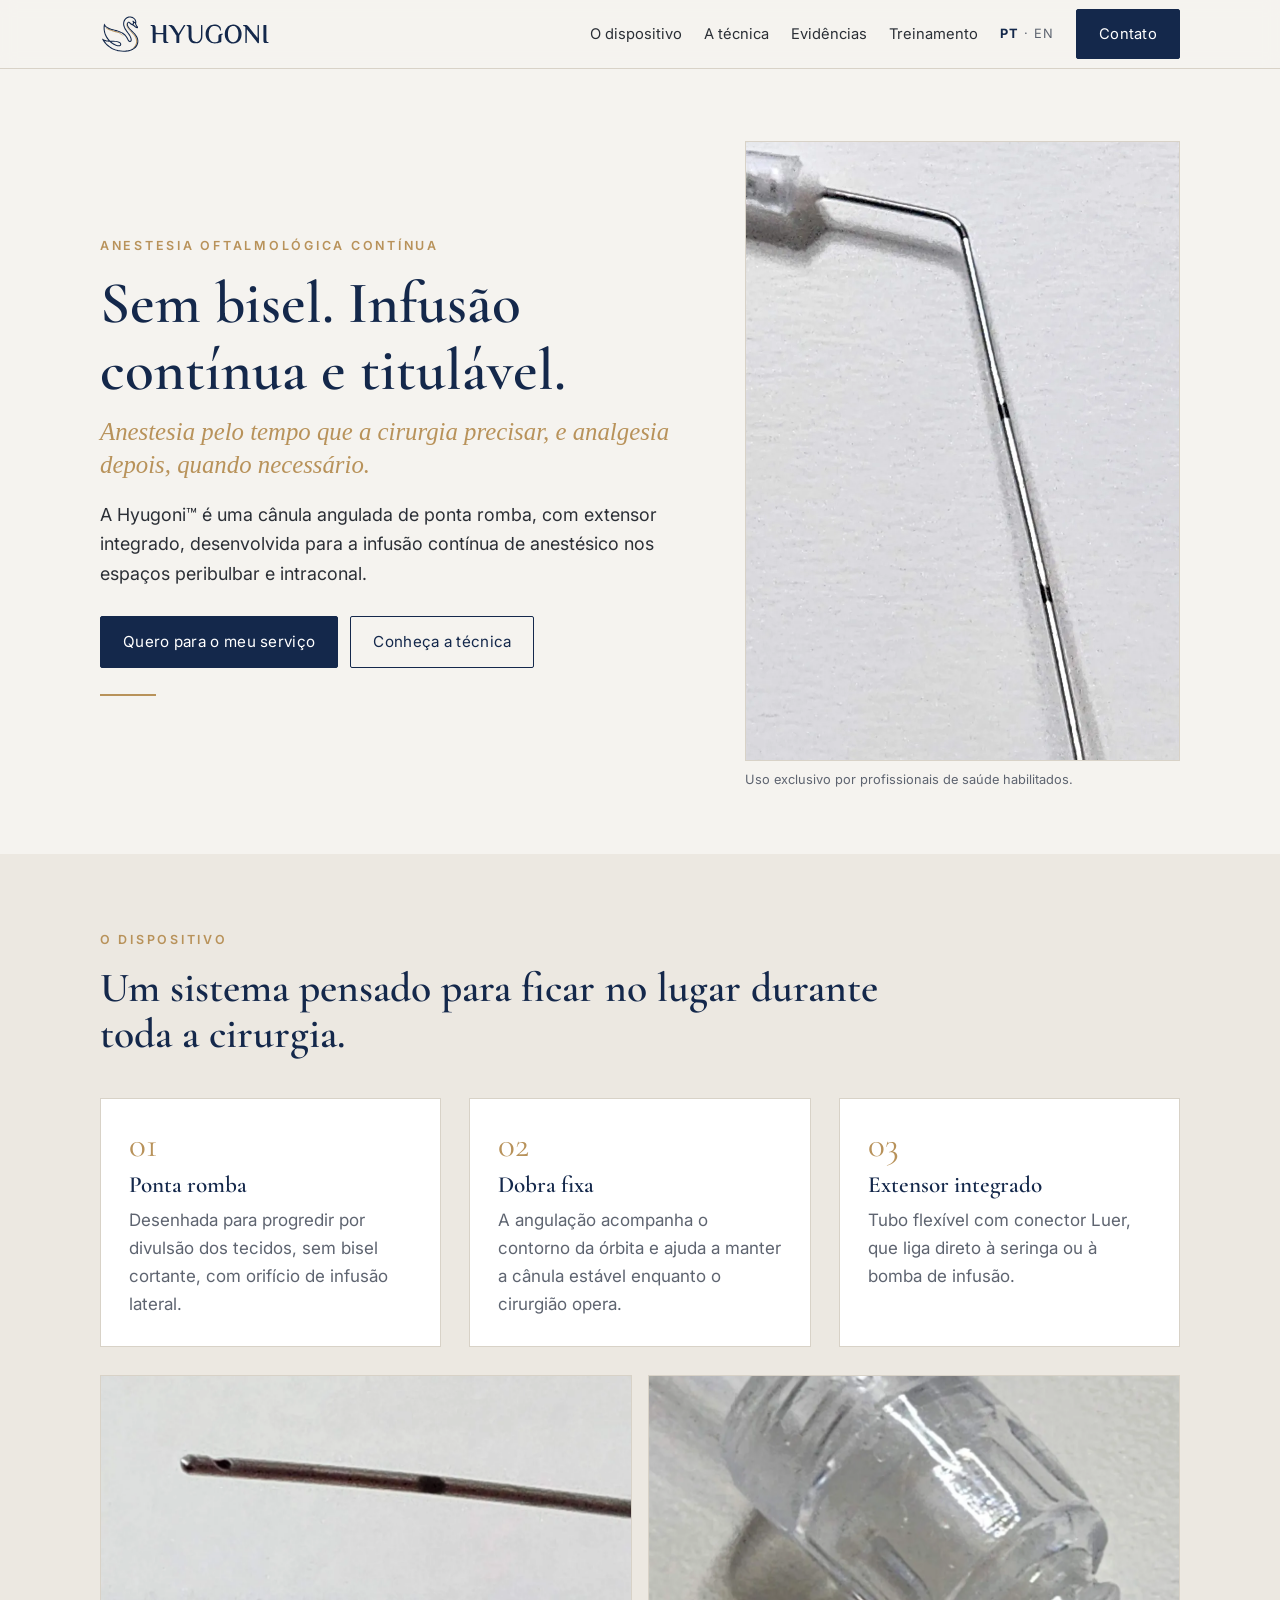
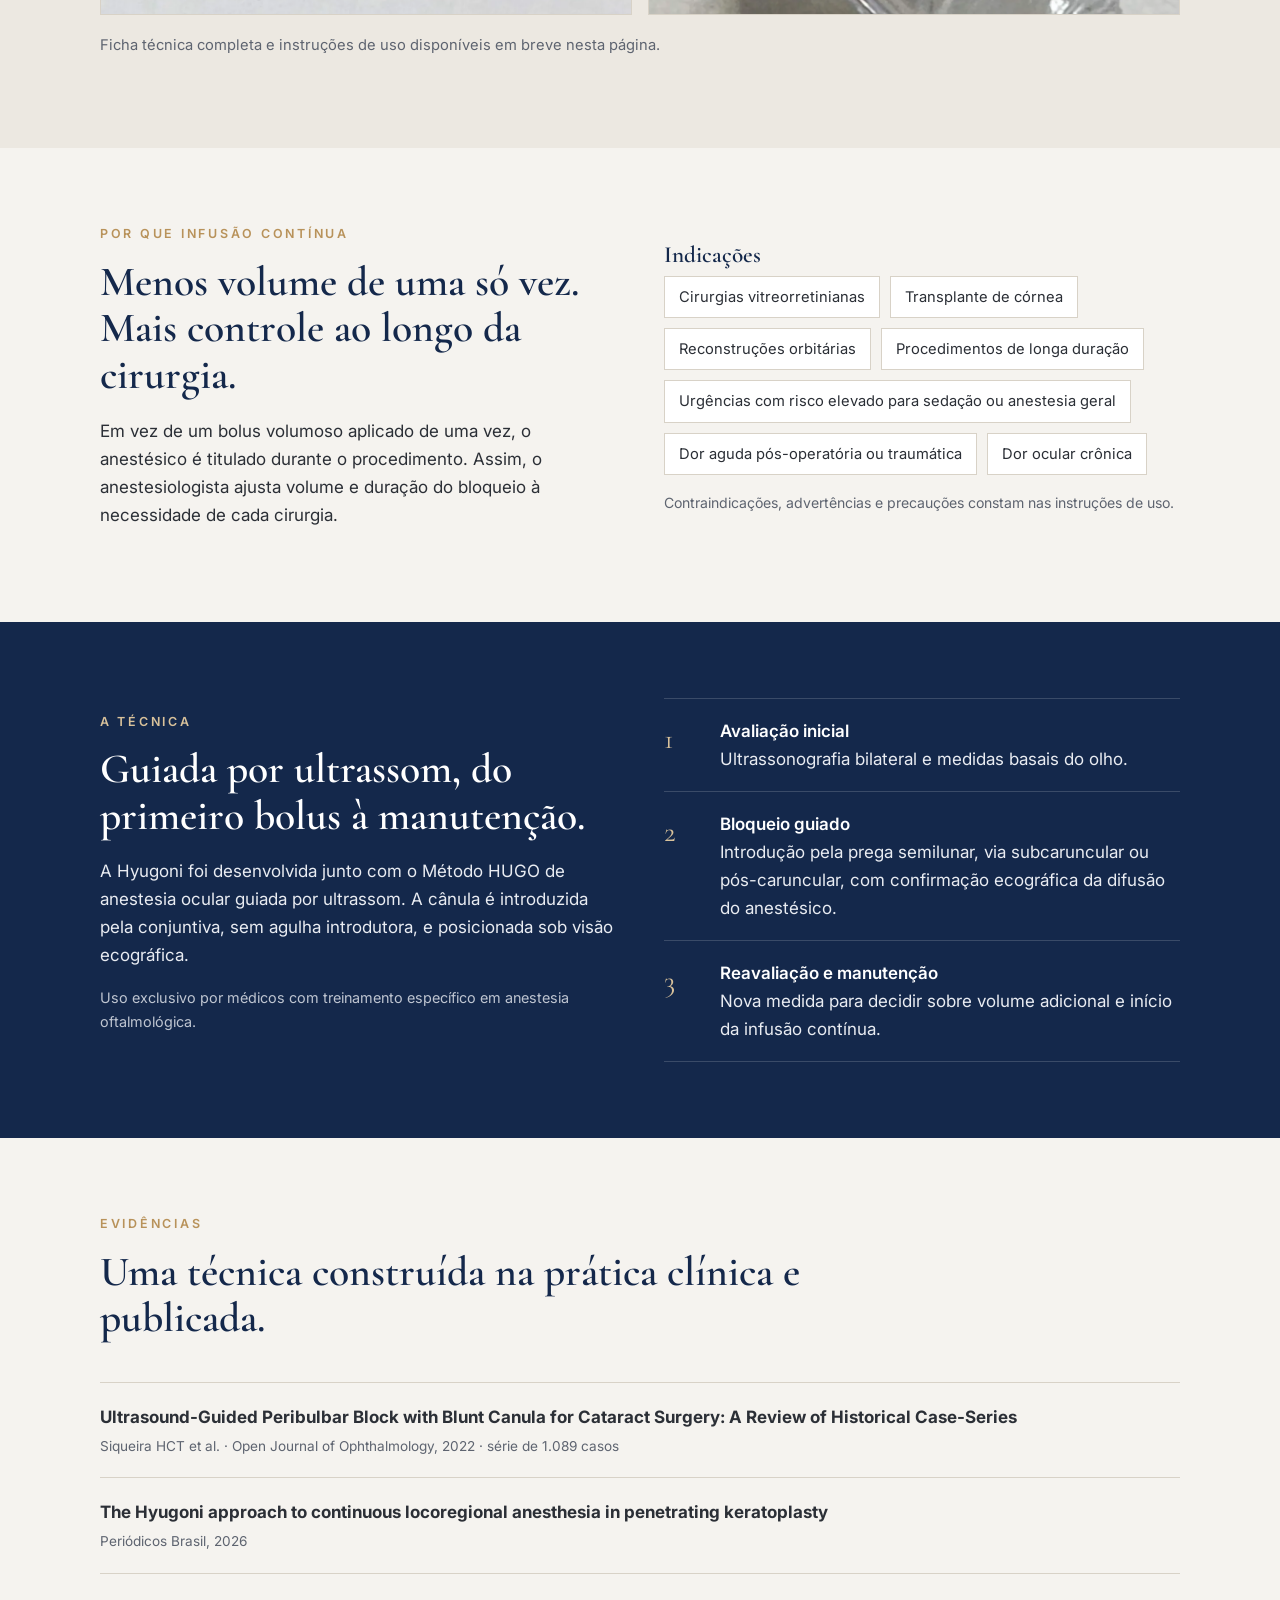
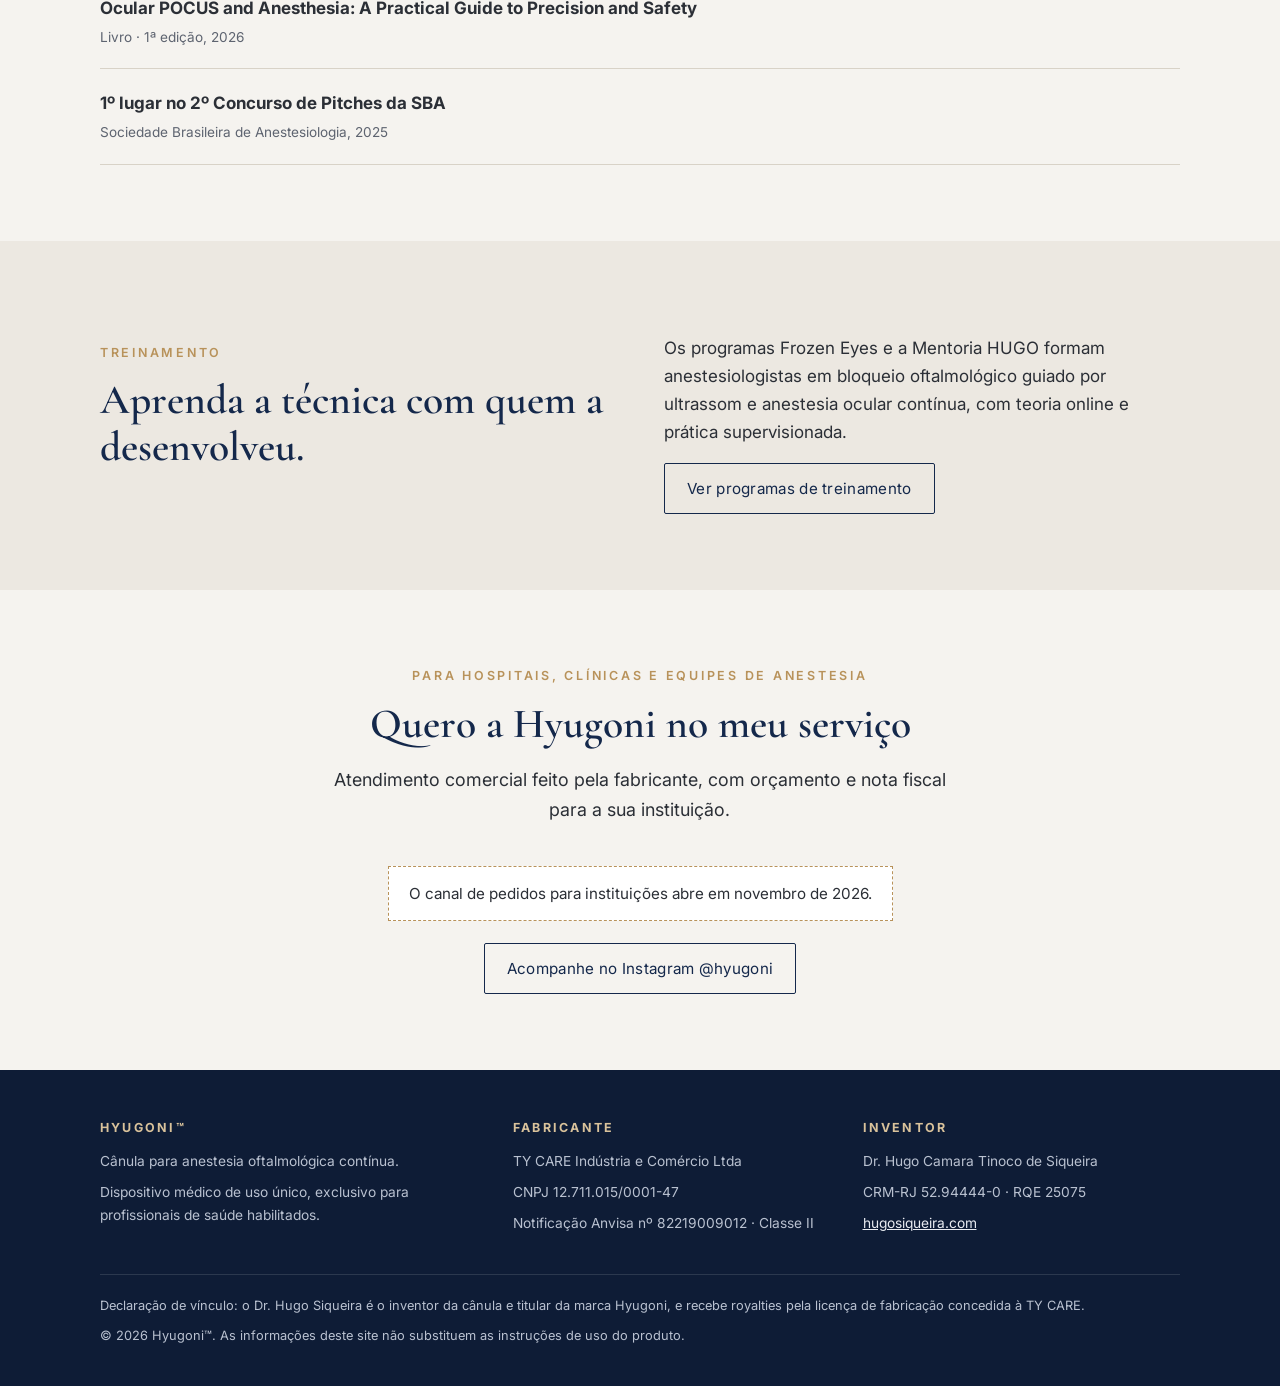
==== commit 86078ec5: "Subtítulo sobre duração da anestesia e analgesia Co-Authored-By: Claude Opus 5.5 <noreply@anthropic." ====
--- a/index.html
+++ b/index.html
@@ -67,6 +67,7 @@
       <div>
         <p class="eyebrow">Anestesia oftalmológica contínua</p>
         <h1 id="titulo">Sem bisel. Infusão contínua e titulável.</h1>
+        <p class="subtitle">Anestesia pelo tempo que a cirurgia precisar, e analgesia depois, quando necessário.</p>
         <p class="lead">A Hyugoni™ é uma cânula angulada de ponta romba, com extensor integrado, desenvolvida para a infusão contínua de anestésico nos espaços peribulbar e intraconal.</p>
         <div class="actions">
           <a class="btn" href="#contato">Quero para o meu serviço</a>
--- a/assets/css/style.css
+++ b/assets/css/style.css
@@ -70,6 +70,7 @@
 h1 { font-size: clamp(2.4rem, 5vw, 3.7rem); }
 h2 { font-size: clamp(1.9rem, 3.4vw, 2.6rem); }
 h3 { font-size: 1.45rem; margin-bottom: 8px; }
+.subtitle { font-family: var(--serif); font-size: clamp(1.25rem, 2.2vw, 1.55rem); color: var(--gold); font-style: italic; margin: -6px 0 18px; line-height: 1.35; }
 .lead { font-size: 1.12rem; color: var(--ink); max-width: 36em; }
 .hero .actions { display: flex; gap: 12px; flex-wrap: wrap; margin-top: 28px; }
 .hero-figure { position: relative; margin: 0; }
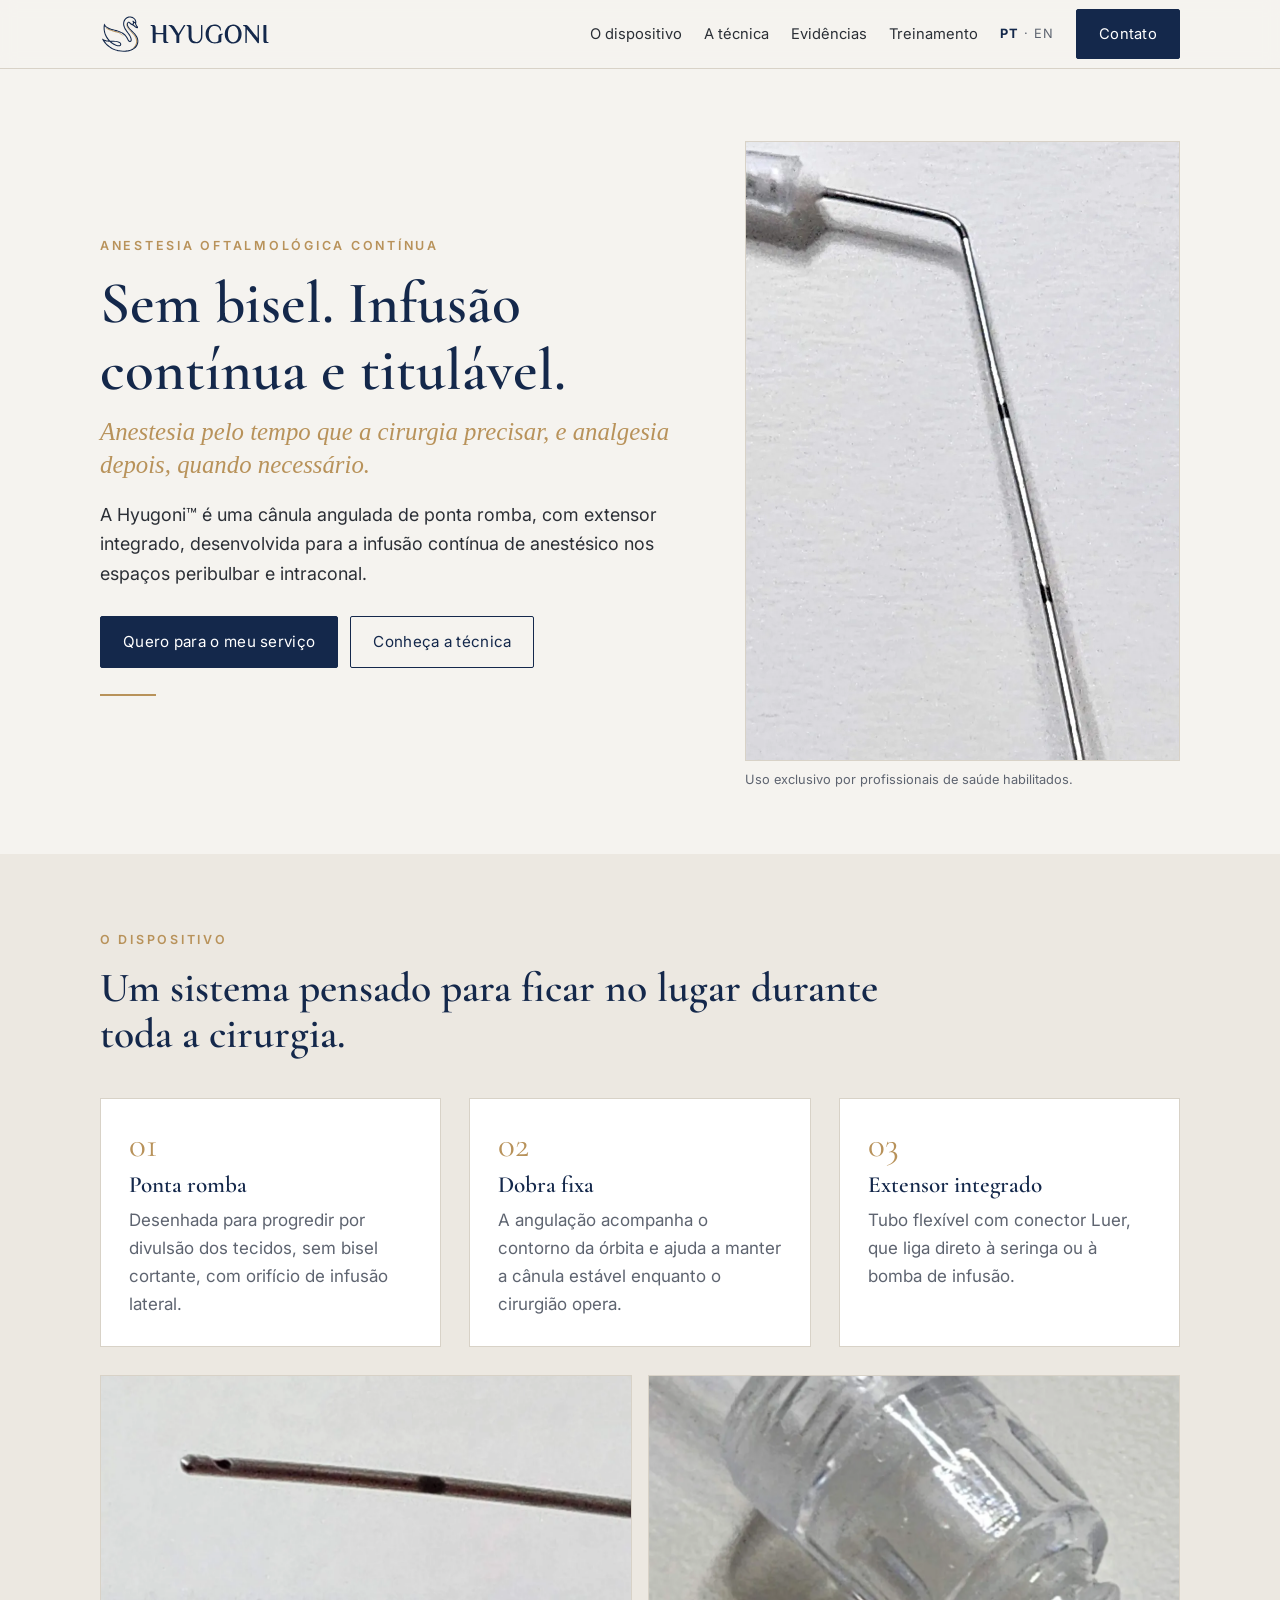
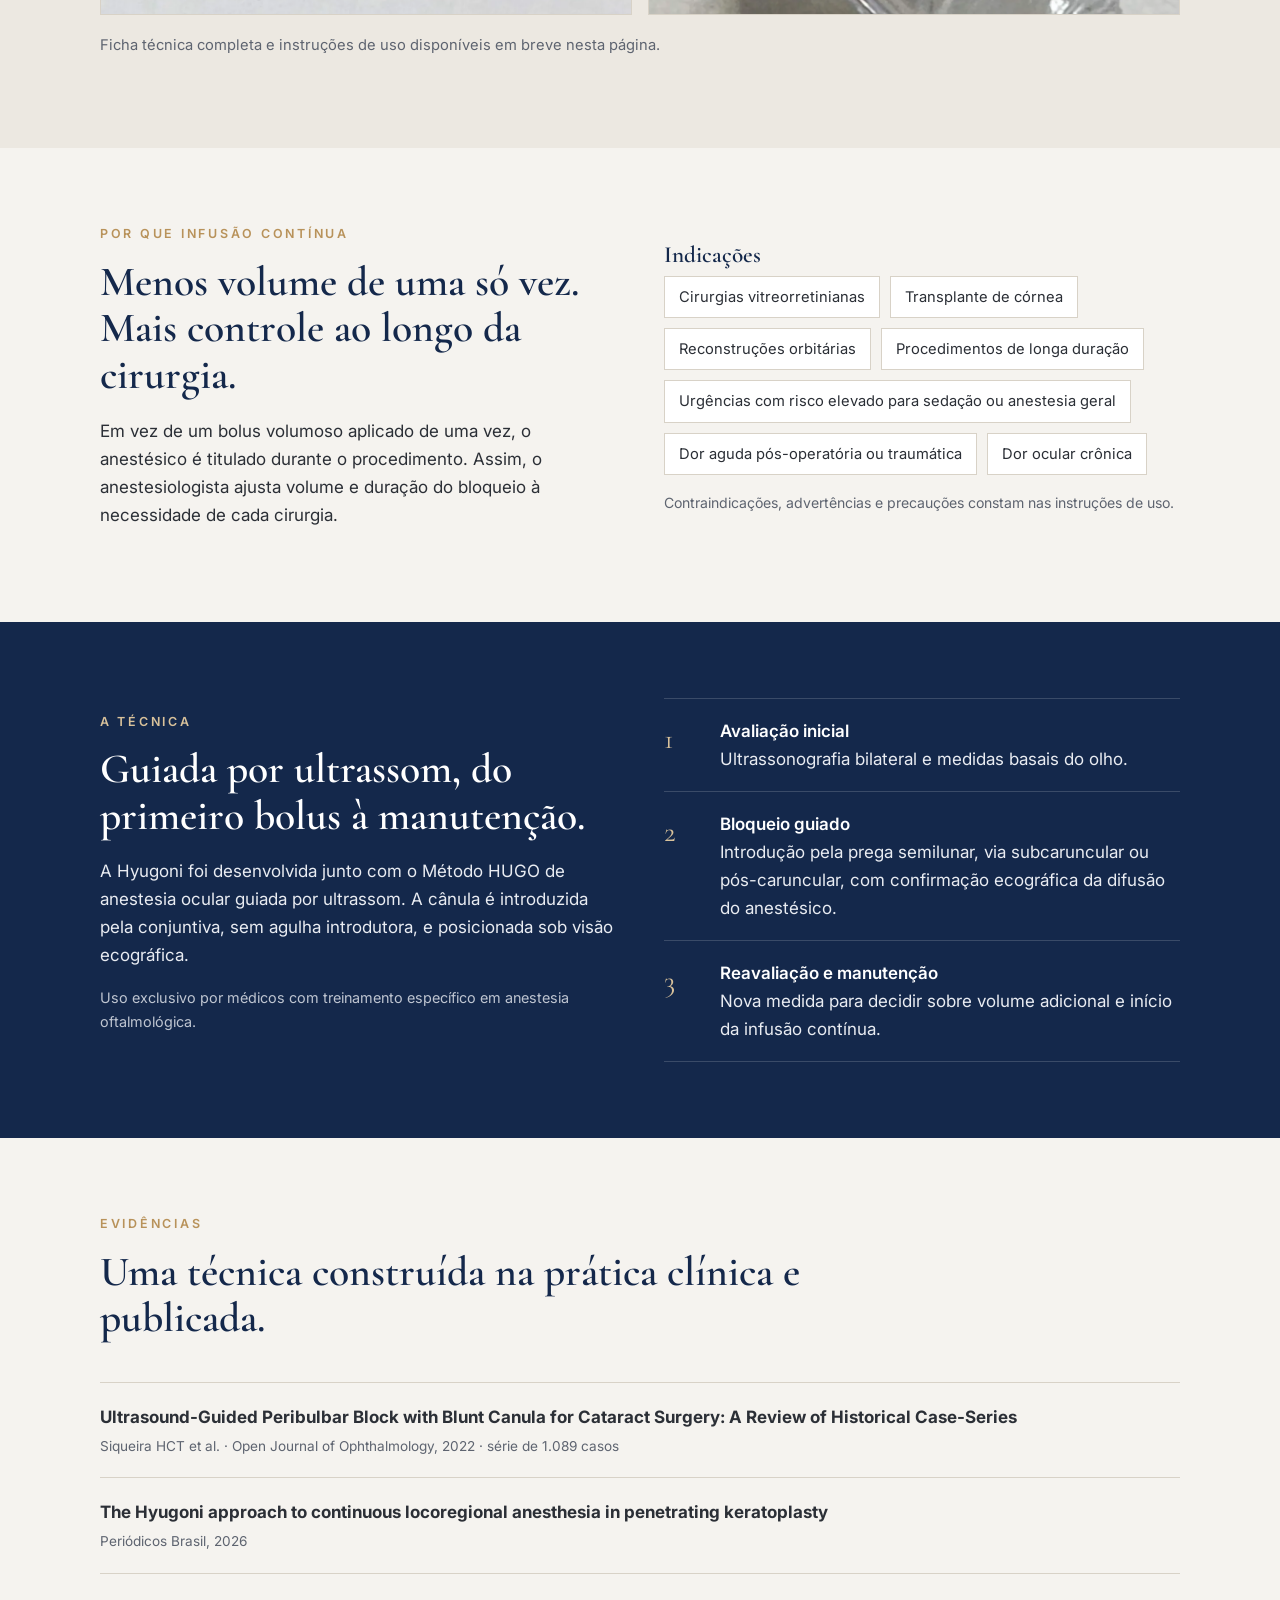
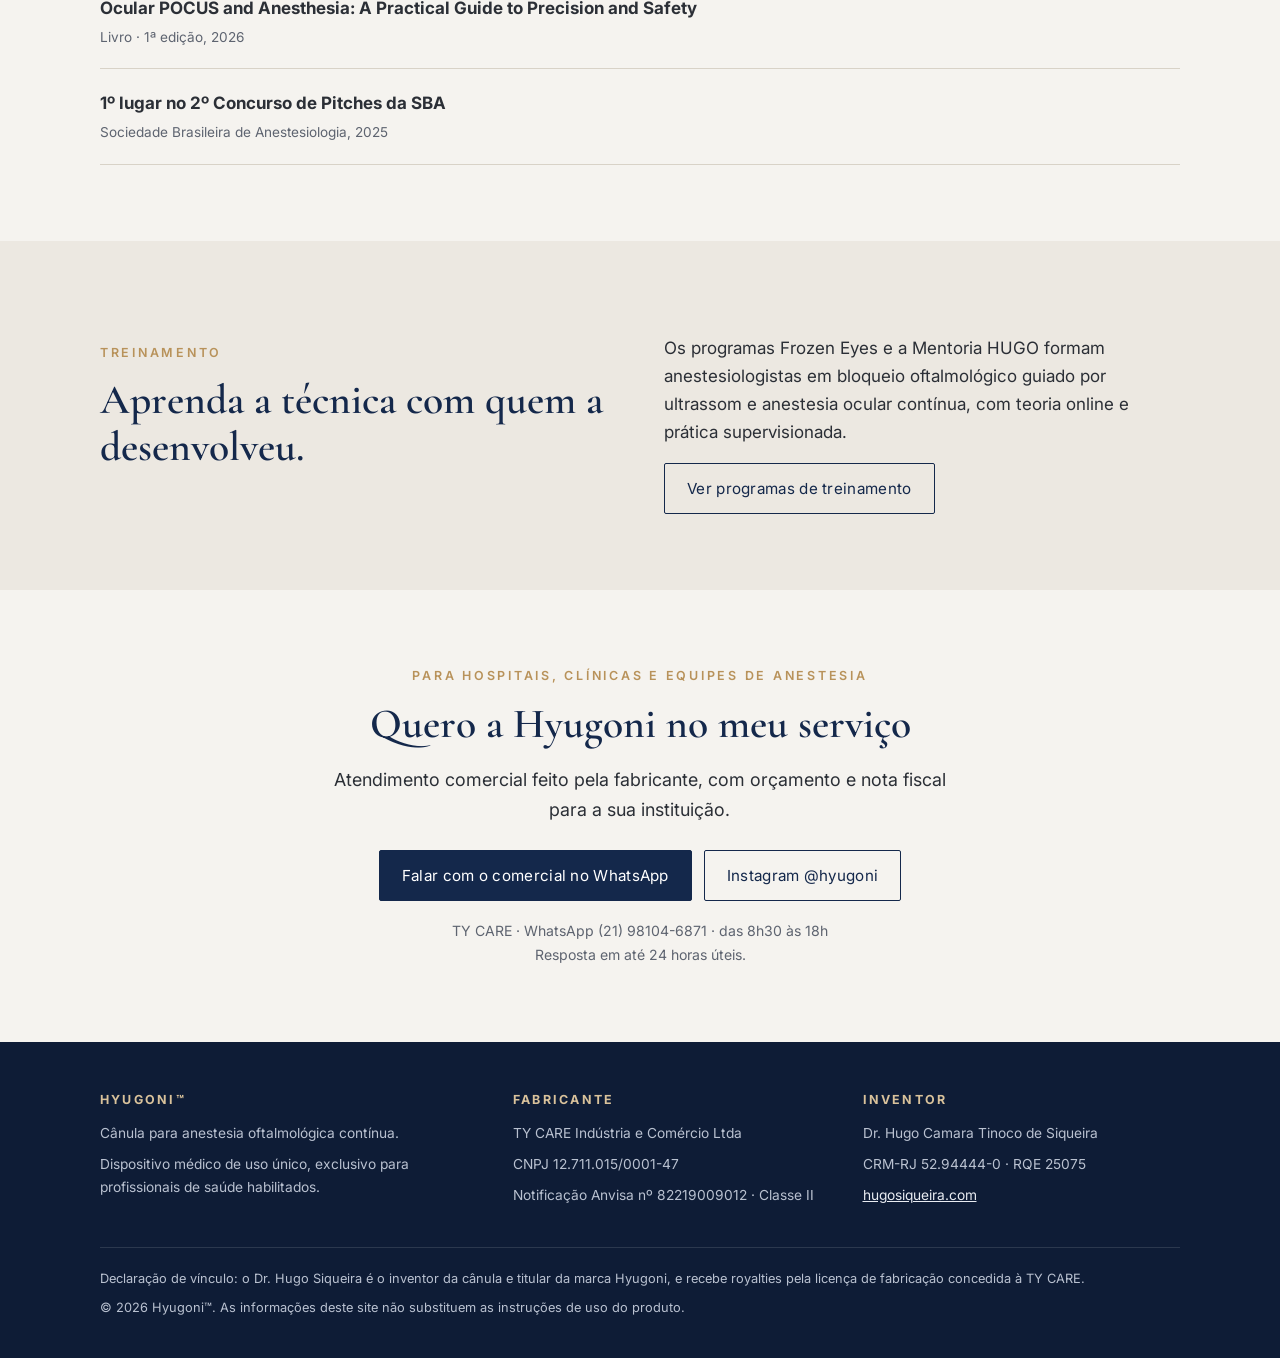
==== commit dc70af24: "Contato comercial via WhatsApp da TY CARE Co-Authored-By: Claude Opus 5.5 <noreply@anthropic.com> Cl" ====
--- a/index.html
+++ b/index.html
@@ -31,7 +31,9 @@
     "manufacturer": {
       "@type": "Organization",
       "name": "TY CARE Indústria e Comércio Ltda",
-      "taxID": "12.711.015/0001-47"
+      "taxID": "12.711.015/0001-47",
+      "address": { "@type": "PostalAddress", "streetAddress": "R. Fontes, 371 - Paraíso", "addressLocality": "São Gonçalo", "addressRegion": "RJ", "postalCode": "24431-540", "addressCountry": "BR" },
+      "contactPoint": { "@type": "ContactPoint", "contactType": "sales", "telephone": "+55-21-98104-6871", "areaServed": "BR", "availableLanguage": "Portuguese" }
     },
     "additionalProperty": [
       { "@type": "PropertyValue", "name": "Notificação Anvisa", "value": "82219009012" },
@@ -197,10 +199,11 @@
       <p class="eyebrow">Para hospitais, clínicas e equipes de anestesia</p>
       <h2 id="t-contato">Quero a Hyugoni no meu serviço</h2>
       <p class="lead">Atendimento comercial feito pela fabricante, com orçamento e nota fiscal para a sua instituição.</p>
-      <p class="notice">O canal de pedidos para instituições abre em novembro de 2026.</p>
-      <div>
-        <a class="btn ghost" href="https://www.instagram.com/hyugoni" rel="noopener">Acompanhe no Instagram @hyugoni</a>
-      </div>
+      <div class="actions-center">
+        <a class="btn" href="https://wa.me/5521981046871?text=Ol%C3%A1%21%20Vim%20pelo%20site%20hyugoni.com%20e%20quero%20a%20c%C3%A2nula%20Hyugoni%20no%20meu%20servi%C3%A7o.%0ANome%3A%0ACRM%20ou%20cargo%3A%0AInstitui%C3%A7%C3%A3o%3A%0ACNPJ%3A%0ACidade/UF%3A%0AVolume%20mensal%20estimado%3A%0ATipo%20de%20cirurgia%3A" target="_blank" rel="noopener">Falar com o comercial no WhatsApp</a>
+        <a class="btn ghost" href="https://www.instagram.com/hyugoni" rel="noopener">Instagram @hyugoni</a>
+      </div>
+      <p class="contact-info">TY CARE · WhatsApp (21) 98104-6871 · das 8h30 às 18h<br>Resposta em até 24 horas úteis.</p>
     </div>
   </section>
 
--- a/assets/css/style.css
+++ b/assets/css/style.css
@@ -114,6 +114,8 @@
 
 .cta { text-align: center; }
 .cta .lead { margin: 0 auto 26px; }
+.actions-center { display: flex; gap: 12px; justify-content: center; flex-wrap: wrap; margin-bottom: 18px; }
+.contact-info { font-size: 0.88rem; color: var(--muted); margin: 0; }
 .notice {
   display: inline-block; border: 1px dashed var(--gold); padding: 14px 20px;
   font-size: 0.95rem; color: var(--ink); background: #fff; margin-bottom: 22px;
